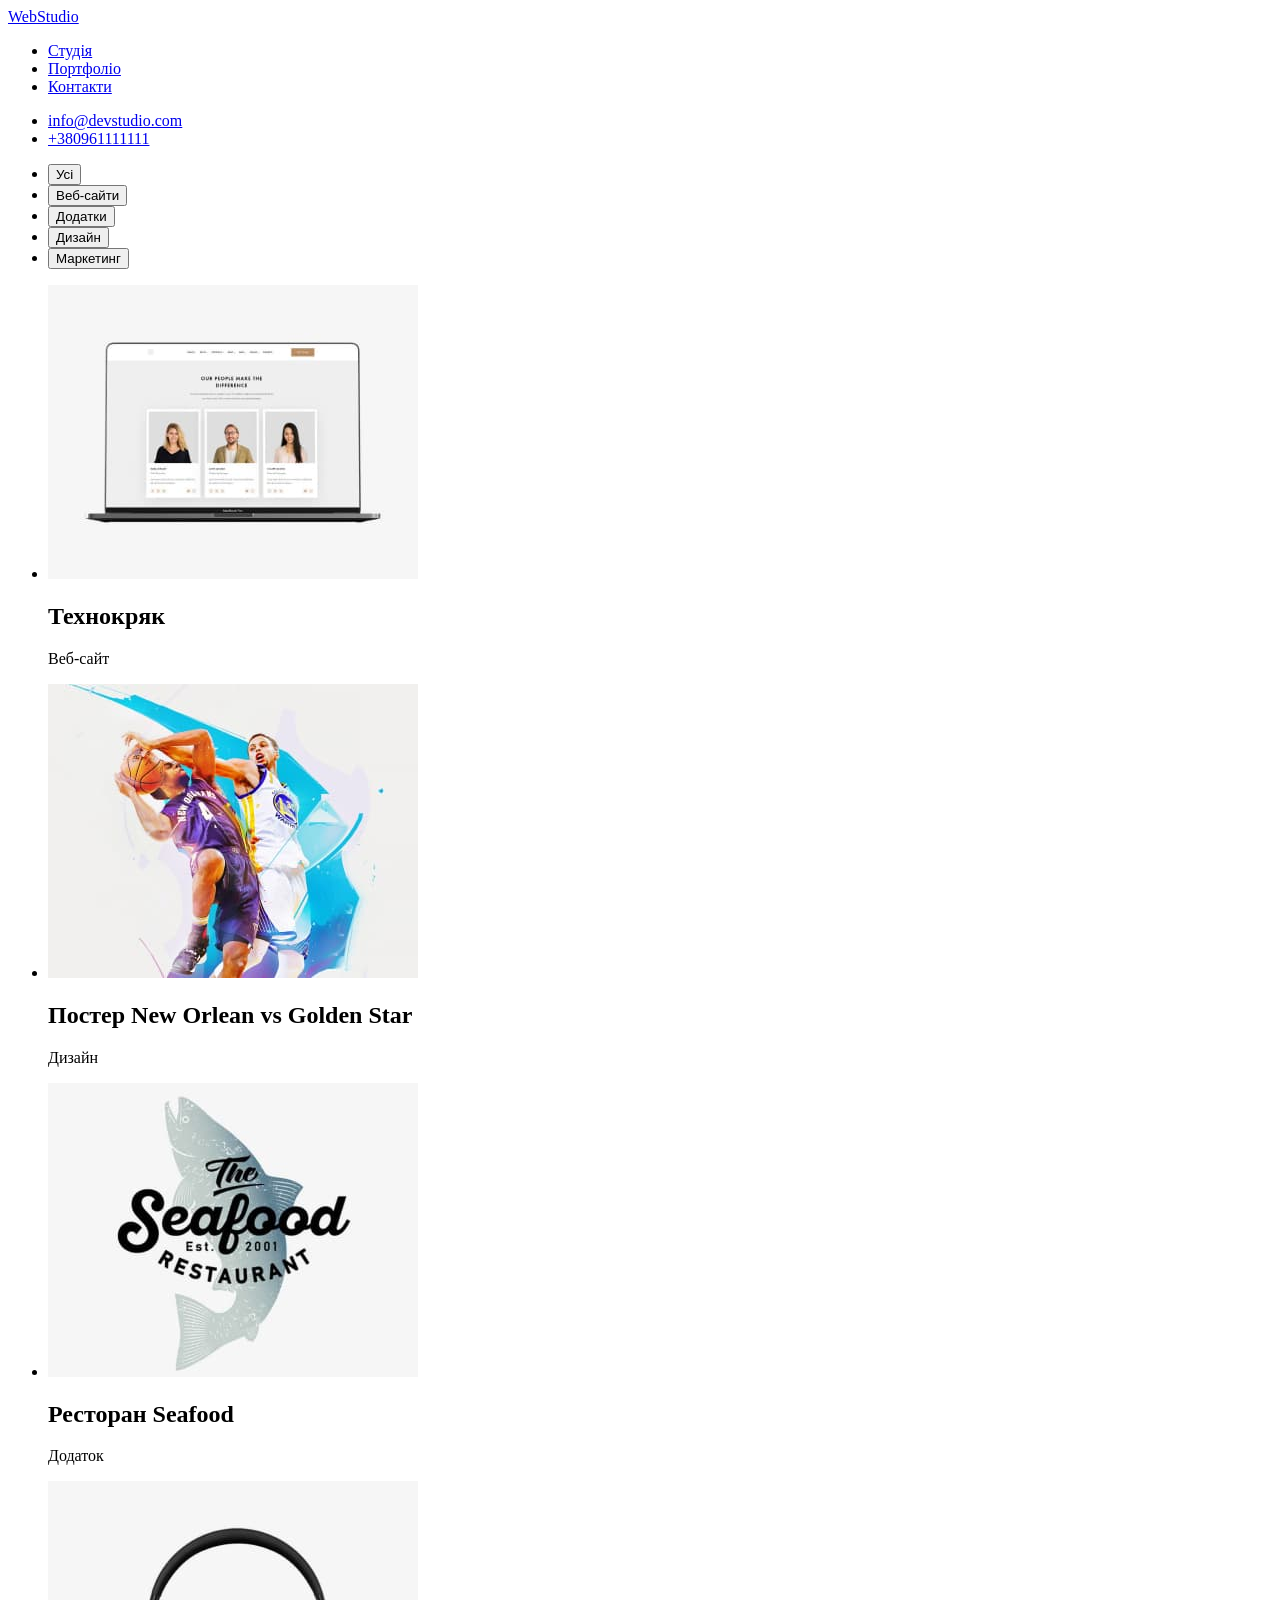
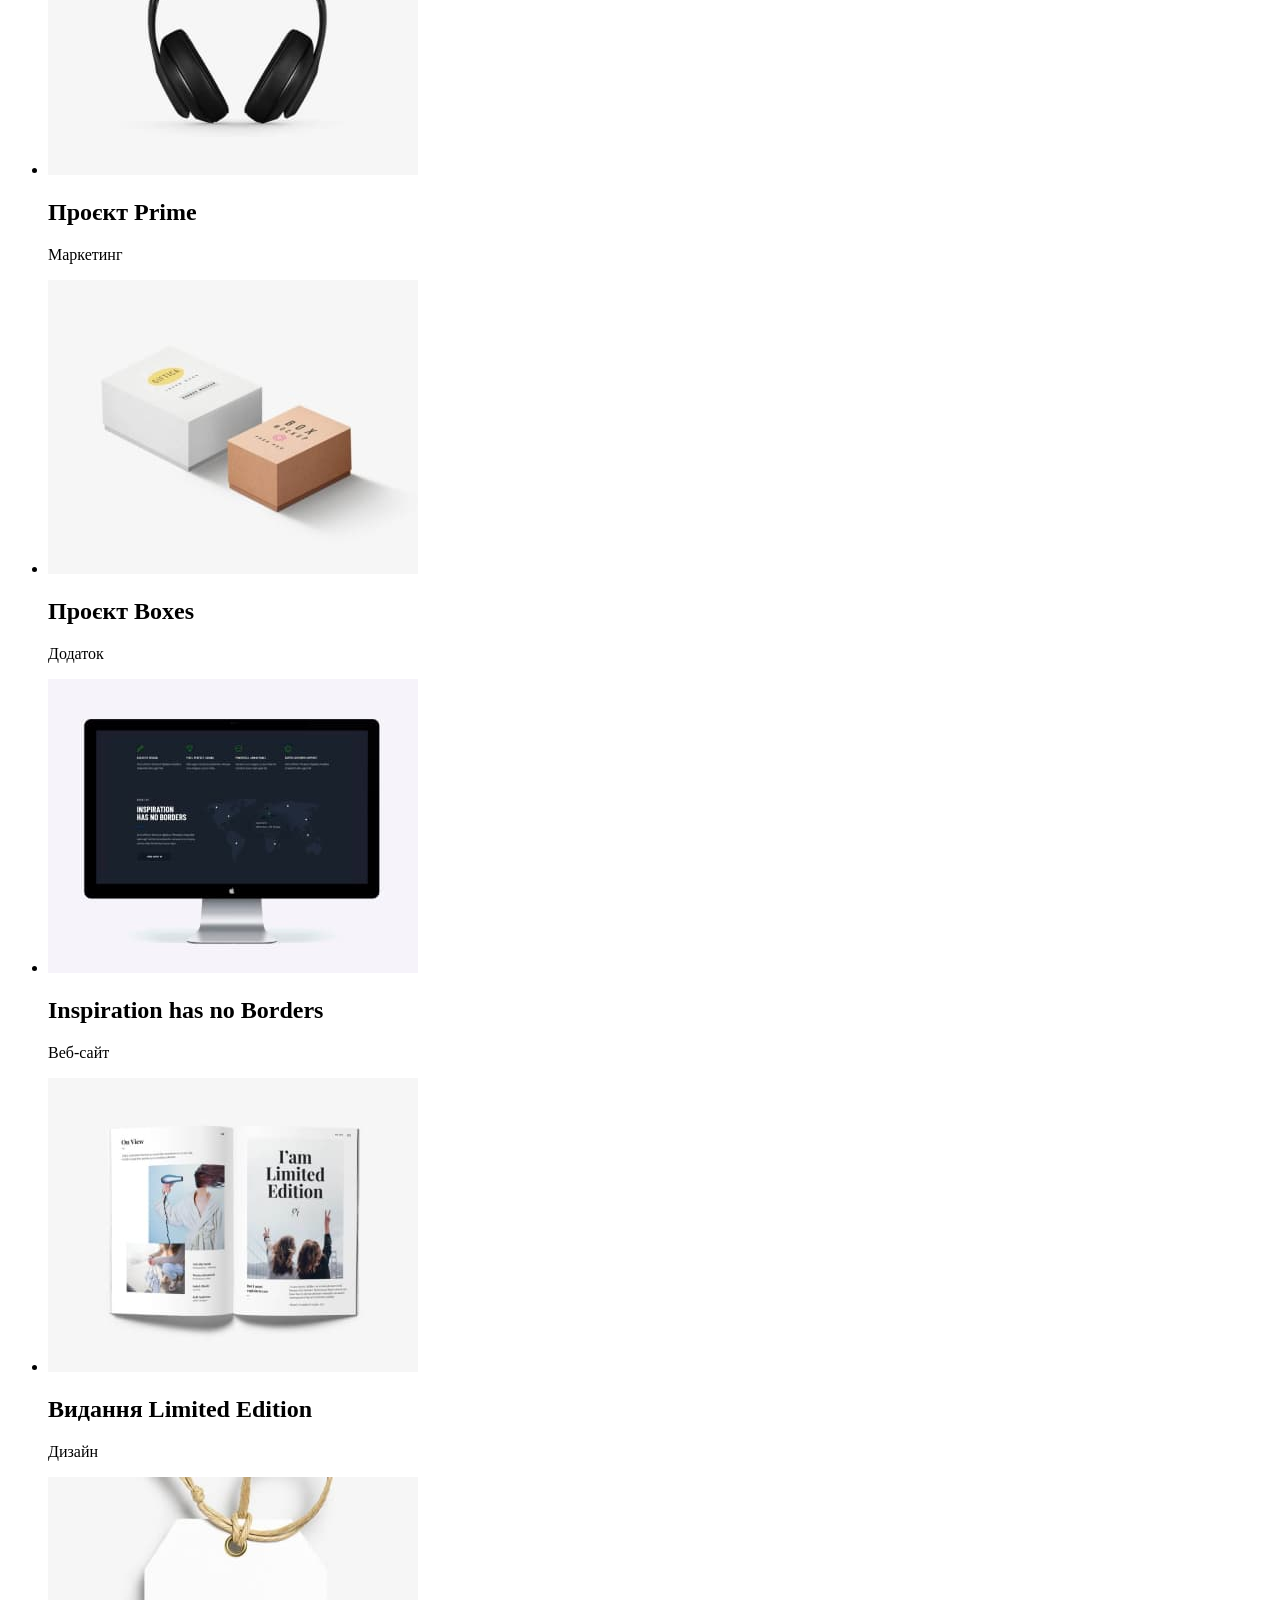
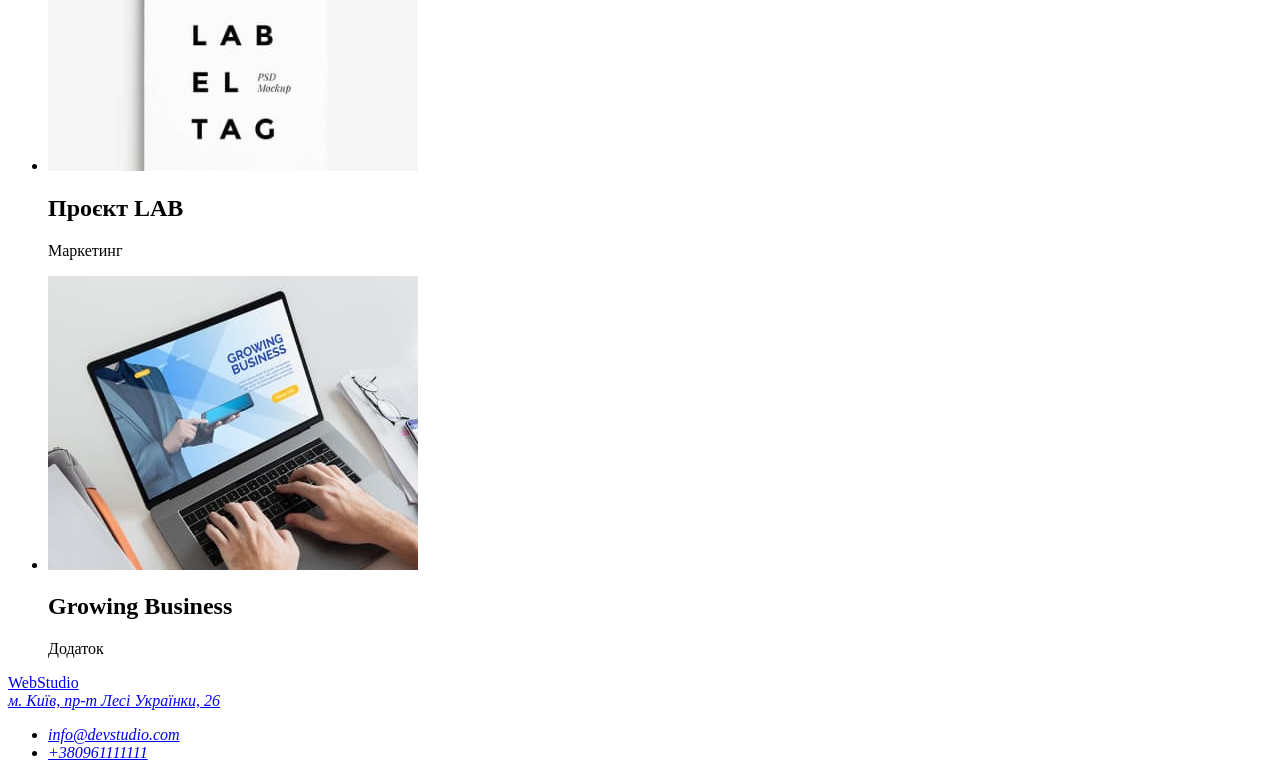
==== pages/portfolio.html @ 72b26ef2 "my commit" ====
<!DOCTYPE html>
<html lang="en">
  <head>
    <meta charset="UTF-8" />
    <meta name="viewport" content="width=device-width, initial-scale=1.0" />
    <title>Document</title>
  </head>
  <body>
    <header>
      <a href="/index.html">WebStudio</a>
      <nav>
        <ul>
          <li><a href="../index.html">Студія</a></li>
          <li><a href="../pages/portfolio.html">Портфоліо</a></li>
          <li><a href="#">Контакти</a></li>
        </ul>
      </nav>
      <ul>
        <li><a href="mailto:info@devstudio.com">info@devstudio.com</a></li>
        <li><a href="tel:+380961111111">+380961111111</a></li>
      </ul>
    </header>
    <main>
      <!-- Секція Герой -->
      <section>
        <ul>
          <li><button type="button">Усі</button></li>
          <li><button type="button">Веб-сайти</button></li>
          <li><button type="button">Додатки</button></li>
          <li><button type="button">Дизайн</button></li>
          <li><button type="button">Маркетинг</button></li>
        </ul>
      </section>
      <!-- Секція Фотографії -->
      <section>
        <ul>
          <li>
            <img src="../images/tehnokruk.jpg" alt="Ноутбук" />
            <h2>Технокряк</h2>
            <p>Веб-сайт</p>
          </li>
          <li>
            <img src="../images/basketball.jpg" alt="Баскетбол" />
            <h2>Постер New Orlean vs Golden Star</h2>
            <p>Дизайн</p>
          </li>
          <li>
            <img src="../images/restoran_seafood.jpg" alt="Логотип Seafood" />
            <h2>Ресторан Seafood</h2>
            <p>Додаток</p>
          </li>
          <li>
            <img src="../images/proekt_prime.jpg" alt="Навушники" />
            <h2>Проєкт Prime</h2>
            <p>Маркетинг</p>
          </li>
          <li>
            <img src="../images/boxes.jpg" alt="Коробки" />
            <h2>Проєкт Boxes</h2>
            <p>Додаток</p>
          </li>
          <li>
            <img src="../images/monitor.jpg" alt="Монітор" />
            <h2>Inspiration has no Borders</h2>
            <p>Веб-сайт</p>
          </li>
          <li>
            <img src="../images/limited_edition.jpg" alt="Книга" />
            <h2>Видання Limited Edition</h2>
            <p>Дизайн</p>
          </li>
          <li>
            <img src="../images/proekt_lab.jpg" alt="Label tag" />
            <h2>Проєкт LAB</h2>
            <p>Маркетинг</p>
          </li>
          <li>
            <img
              src="../images/growing_business.jpg"
              alt="Друкуваня клавіатурою"
            />
            <h2>Growing Business</h2>
            <p>Додаток</p>
          </li>
        </ul>
      </section>
    </main>
    <footer>
      <a href="/index.html">WebStudio</a>
      <address>
        <a
          href="https://www.google.com/maps/d/viewer?mid=10uSM3H-mIU3GznYo2szRIEphczw&hl=en_US&ll=50.42732700000001%2C30.538092&z=17"
          target="_blank"
          >м. Київ, пр-т Лесі Українки, 26</a
        >
        <ul>
          <li><a href="mailto:info@devstudio.com">info@devstudio.com</a></li>
          <li><a href="tel:+380961111111">+380961111111</a></li>
        </ul>
      </address>
    </footer>
  </body>
</html>
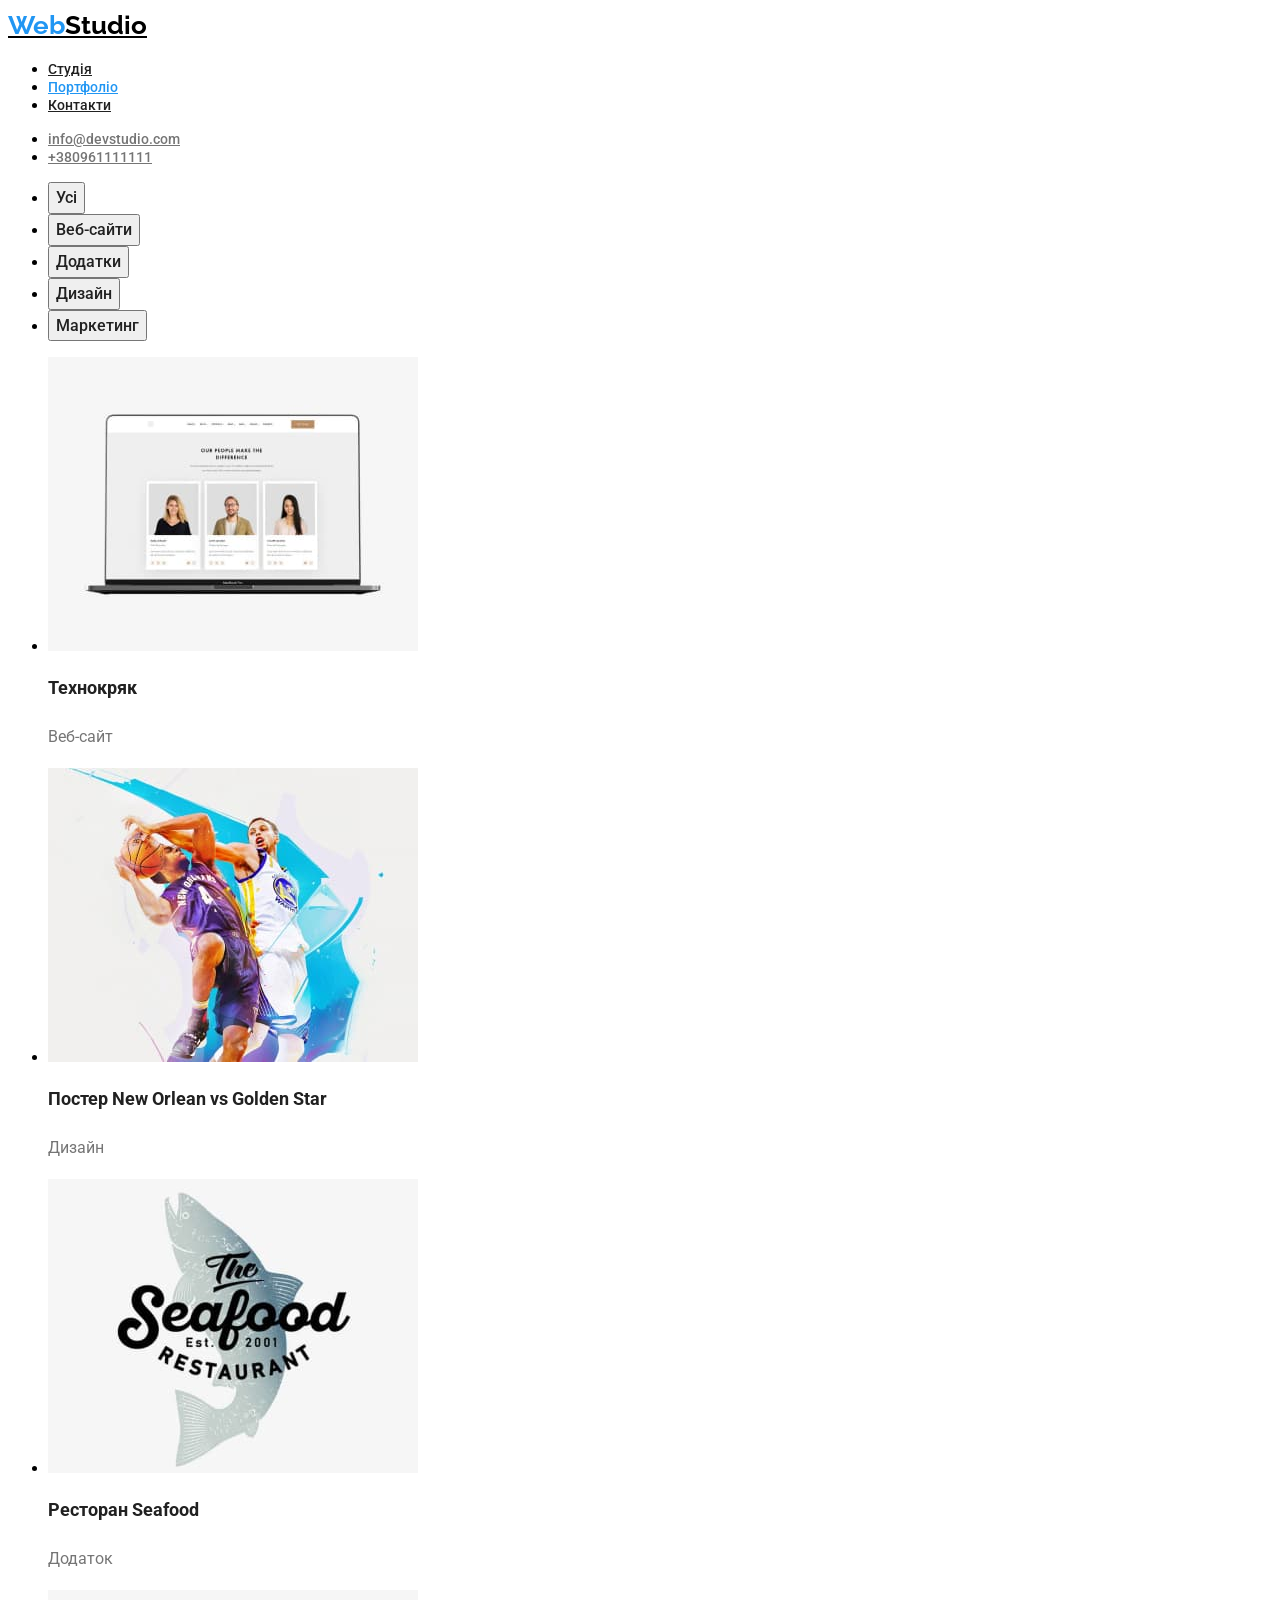
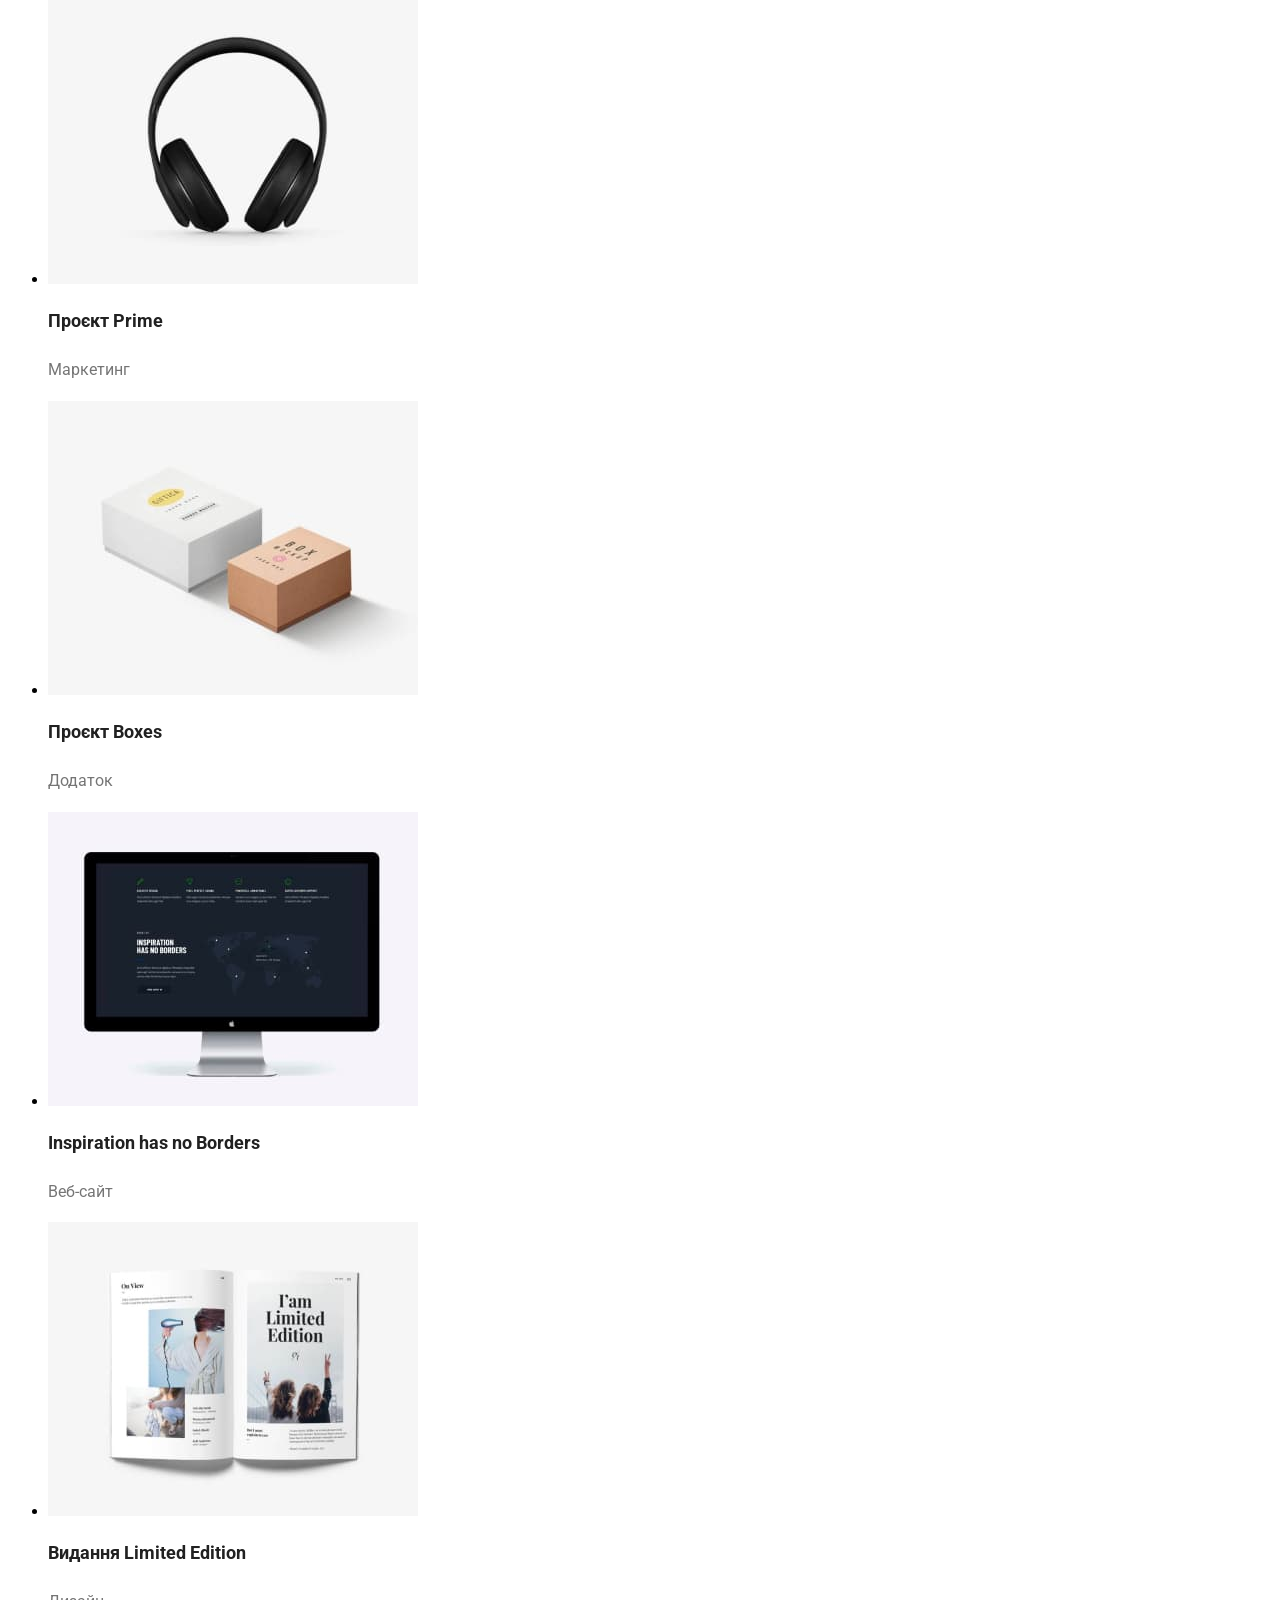
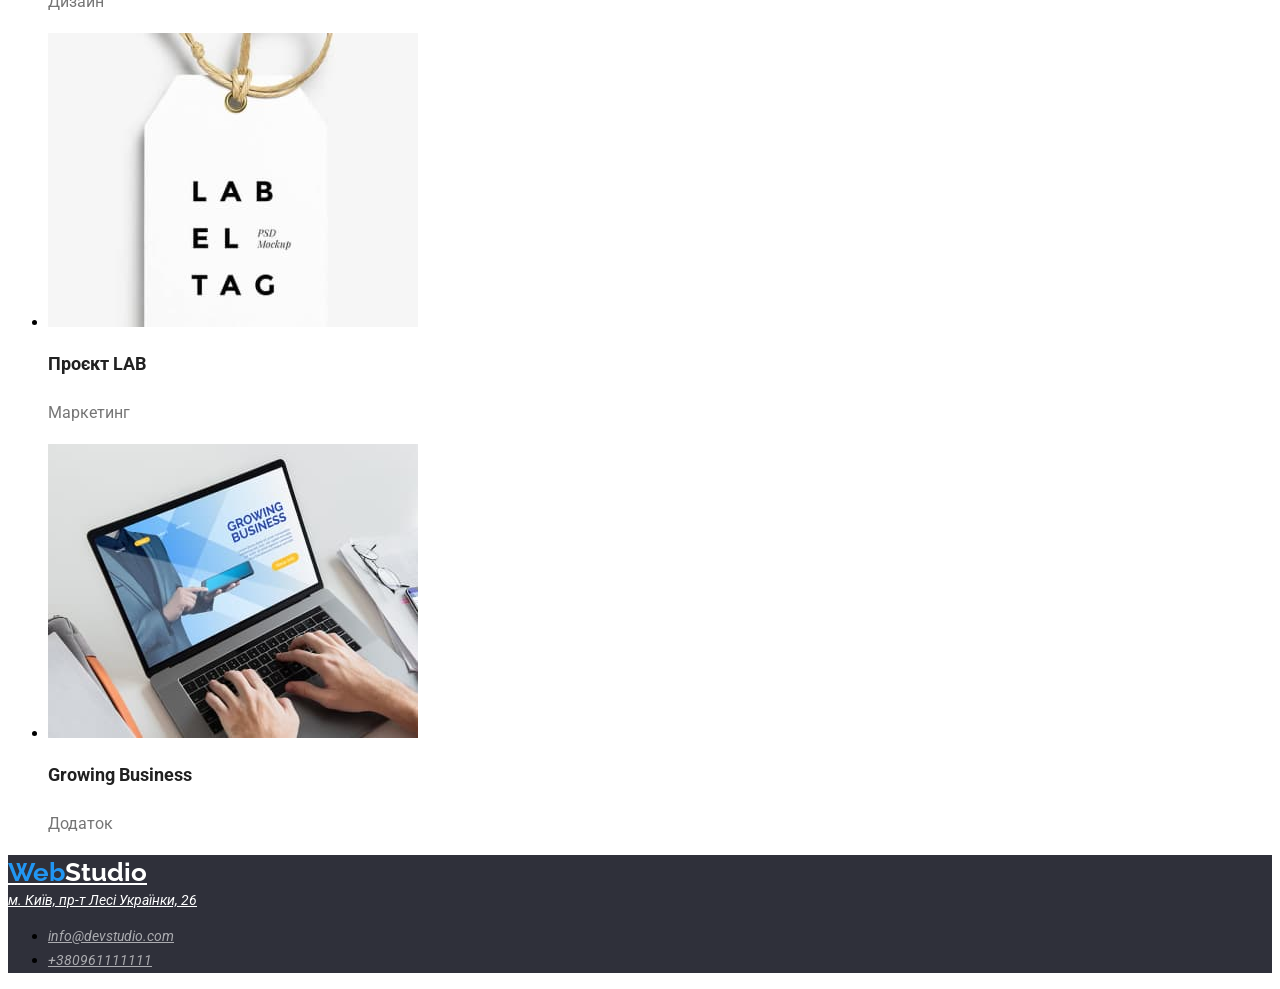
==== commit 34377d18: "new studio" ====
--- a/pages/portfolio.html
+++ b/pages/portfolio.html
@@ -3,99 +3,148 @@
   <head>
     <meta charset="UTF-8" />
     <meta name="viewport" content="width=device-width, initial-scale=1.0" />
-    <title>Document</title>
+    <title>WebStudio</title>
+    <link rel="preconnect" href="https://fonts.googleapis.com" />
+    <link rel="preconnect" href="https://fonts.gstatic.com" crossorigin />
+    <link
+      href="https://fonts.googleapis.com/css2?family=Raleway:ital,wght@0,100..900;1,100..900&family=Roboto:ital,wght@0,100;0,300;0,400;0,500;0,700;0,900;1,100;1,300;1,400;1,500;1,700;1,900&display=swap"
+      rel="stylesheet"
+    />
+    <link rel="stylesheet" href="./css/style.css" />
   </head>
   <body>
-    <header>
-      <a href="/index.html">WebStudio</a>
-      <nav>
-        <ul>
-          <li><a href="../index.html">Студія</a></li>
-          <li><a href="../pages/portfolio.html">Портфоліо</a></li>
-          <li><a href="#">Контакти</a></li>
+    <header class="header">
+      <a class="studio1" href="/index.html"
+        ><span class="Web">Web</span>Studio</a
+      >
+      <nav class="header-nav">
+        <ul class="nav-list">
+          <li class="item">
+            <a class="nav-item " href="../index.html">Студія</a>
+          </li>
+          <li class="item">
+            <a class="nav-item current" href="./portfolio.html">Портфоліо</a>
+          </li>
+          <li class="item"><a class="nav-item " href="#">Контакти</a></li>
         </ul>
       </nav>
       <ul>
-        <li><a href="mailto:info@devstudio.com">info@devstudio.com</a></li>
-        <li><a href="tel:+380961111111">+380961111111</a></li>
+        <li>
+          <a class="date" href="mailto:info@devstudio.com"
+            >info@devstudio.com</a
+          >
+        </li>
+        <li><a class="date" href="tel:+380961111111">+380961111111</a></li>
       </ul>
     </header>
-    <main>
+    <main class="main2">
       <!-- Секція Герой -->
-      <section>
-        <ul>
-          <li><button type="button">Усі</button></li>
-          <li><button type="button">Веб-сайти</button></li>
-          <li><button type="button">Додатки</button></li>
-          <li><button type="button">Дизайн</button></li>
-          <li><button type="button">Маркетинг</button></li>
+      <section hero2>
+        <ul class="hero-list">
+          <li class="hero-item2">
+            <button type="button" class="button2">Усі</button>
+          </li>
+          <li class="hero-item2">
+            <button type="button" class="button2">Веб-сайти</button>
+          </li>
+          <li class="hero-item2">
+            <button type="button" class="button2">Додатки</button>
+          </li>
+          <li class="hero-item2">
+            <button type="button" class="button2">Дизайн</button>
+          </li>
+          <li class="hero-item2">
+            <button type="button" class="button2">Маркетинг</button>
+          </li>
         </ul>
       </section>
       <!-- Секція Фотографії -->
-      <section>
-        <ul>
-          <li>
-            <img src="../images/tehnokruk.jpg" alt="Ноутбук" />
-            <h2>Технокряк</h2>
-            <p>Веб-сайт</p>
+      <section class="photo">
+        <ul class="photo-list">
+          <li class="photo-item">
+            <img src="../images/tehnokruk.jpg" alt="Ноутбук" class="imag2" />
+            <h2 class="title-portfolio">Технокряк</h2>
+            <p class="paragraph-photo">Веб-сайт</p>
           </li>
-          <li>
-            <img src="../images/basketball.jpg" alt="Баскетбол" />
-            <h2>Постер New Orlean vs Golden Star</h2>
-            <p>Дизайн</p>
+          <li class="photo-item">
+            <img src="../images/basketball.jpg" alt="Баскетбол" class="imag2" />
+            <h2 class="title-portfolio">Постер New Orlean vs Golden Star</h2>
+            <p class="paragraph-photo">Дизайн</p>
           </li>
-          <li>
-            <img src="../images/restoran_seafood.jpg" alt="Логотип Seafood" />
-            <h2>Ресторан Seafood</h2>
-            <p>Додаток</p>
+          <li class="photo-item">
+            <img
+              src="../images/restoran_seafood.jpg"
+              alt="Логотип Seafood"
+              class="imag2"
+            />
+            <h2 class="title-portfolio">Ресторан Seafood</h2>
+            <p class="paragraph-photo">Додаток</p>
           </li>
-          <li>
-            <img src="../images/proekt_prime.jpg" alt="Навушники" />
-            <h2>Проєкт Prime</h2>
-            <p>Маркетинг</p>
+          <li class="photo-item">
+            <img
+              src="../images/proekt_prime.jpg"
+              alt="Навушники"
+              class="imag2"
+            />
+            <h2 class="title-portfolio">Проєкт Prime</h2>
+            <p class="paragraph-photo">Маркетинг</p>
           </li>
-          <li>
-            <img src="../images/boxes.jpg" alt="Коробки" />
-            <h2>Проєкт Boxes</h2>
-            <p>Додаток</p>
+          <li class="photo-item">
+            <img src="../images/boxes.jpg" alt="Коробки" class="imag2" />
+            <h2 class="title-portfolio">Проєкт Boxes</h2>
+            <p class="paragraph-photo">Додаток</p>
           </li>
-          <li>
-            <img src="../images/monitor.jpg" alt="Монітор" />
-            <h2>Inspiration has no Borders</h2>
-            <p>Веб-сайт</p>
+          <li class="photo-item">
+            <img src="../images/monitor.jpg" alt="Монітор" class="imag2" />
+            <h2 class="title-portfolio">Inspiration has no Borders</h2>
+            <p class="paragraph-photo">Веб-сайт</p>
           </li>
-          <li>
-            <img src="../images/limited_edition.jpg" alt="Книга" />
-            <h2>Видання Limited Edition</h2>
-            <p>Дизайн</p>
+          <li class="photo-item">
+            <img
+              src="../images/limited_edition.jpg"
+              alt="Книга"
+              class="imag2"
+            />
+            <h2 class="title-portfolio">Видання Limited Edition</h2>
+            <p class="paragraph-photo">Дизайн</p>
           </li>
-          <li>
-            <img src="../images/proekt_lab.jpg" alt="Label tag" />
-            <h2>Проєкт LAB</h2>
-            <p>Маркетинг</p>
+          <li class="photo-item">
+            <img src="../images/proekt_lab.jpg" alt="Label tag" class="imag2" />
+            <h2 class="title-portfolio">Проєкт LAB</h2>
+            <p class="paragraph-photo">Маркетинг</p>
           </li>
-          <li>
+          <li class="photo-item">
             <img
               src="../images/growing_business.jpg"
               alt="Друкуваня клавіатурою"
+              class="imag2"
             />
-            <h2>Growing Business</h2>
-            <p>Додаток</p>
+            <h2 class="title-portfolio">Growing Business</h2>
+            <p class="paragraph-photo">Додаток</p>
           </li>
         </ul>
       </section>
     </main>
-    <footer>
-      <a href="/index.html">WebStudio</a>
-      <address>
+    <footer class="footer">
+      <a class="studio" href="/index.html"
+        ><span class="Web">Web</span>Studio</a
+      >
+      <address class="adresa">
         <a
+          class="adres"
           href="https://www.google.com/maps/d/viewer?mid=10uSM3H-mIU3GznYo2szRIEphczw&hl=en_US&ll=50.42732700000001%2C30.538092&z=17"
           target="_blank"
           >м. Київ, пр-т Лесі Українки, 26</a
         >
-        <ul>
-          <li><a href="mailto:info@devstudio.com">info@devstudio.com</a></li>
-          <li><a href="tel:+380961111111">+380961111111</a></li>
+        <ul class="footer-list">
+          <li class="footer-item">
+            <a class="link" href="mailto:info@devstudio.com"
+              >info@devstudio.com</a
+            >
+          </li>
+          <li class="footer-item">
+            <a class="link" href="tel:+380961111111">+380961111111</a>
+          </li>
         </ul>
       </address>
     </footer>
--- a/pages/css/style.css
+++ b/pages/css/style.css
@@ -0,0 +1,122 @@
+:root {
+    --background-color: #2F303A;
+    --text-color: #212121;
+    --accent-color: #757575;
+    --background-form: rgba(245, 244, 250, 1);
+    --additional-form: #FFF;
+    --web-color: #2196F3;
+    --studio-color: #FFF;
+    --data-color: rgba(255, 255, 255, 0.6);
+    --comand-color: rgba(245, 244, 250, 1);
+    --dateheader-color: rgba(117, 117, 117, 1);
+    --studio1-color: #000;
+}
+
+
+/* Хедер */
+.studio1 {
+    color: var(--studio1-color);
+    font-family: Raleway;
+    font-size: 26px;
+    font-weight: 700;
+    line-height: 1.38;
+}
+
+.Web {
+    color: var(--web-color);
+    font-family: Raleway;
+    font-size: 26px;
+    font-weight: 700;
+    line-height: 1.38;
+}
+
+.nav-item {
+    color: var(--text-color);
+    font-family: Roboto;
+    font-size: 14px;
+    font-weight: 500;
+    line-height: 1.14;
+}
+
+.date {
+    color: var(--accent-color);
+
+    font-family: Roboto;
+    font-size: 14px;
+    font-weight: 500;
+    line-height: 1.14;
+
+}
+ 
+/* Секція герой */
+.button2 {
+    color: var(--text-color);
+        font-family: Roboto;
+        font-size: 16px;
+        font-weight: 500;
+        line-height: 1.62;
+}
+
+/* Секція Фотографії */
+.title-portfolio {
+    color: var(--text-color);
+        font-family: Roboto;
+        font-size: 18px;
+        font-weight: 700;
+        line-height: 2;
+}
+
+.paragraph-photo {
+    color: var(--accent-color);
+        font-family: Roboto;
+        font-size: 16px;
+        font-weight: 400;
+        line-height: 1.87;
+}
+/* Футер */
+.footer {
+    background-color: var(--background-color);
+}
+
+.studio {
+    color: var(--studio-color);
+    font-family: Raleway;
+    font-size: 26px;
+    font-weight: 700;
+    line-height: 1.38;
+}
+
+.adres {
+    color: var(--studio-color);
+
+    font-family: Roboto;
+    font-size: 14px;
+    font-weight: 400;
+    line-height: 1, 71;
+}
+
+.link {
+    color: var(--data-color);
+
+    font-family: Roboto;
+    font-size: 14px;
+    font-weight: 400;
+    line-height: 1.71;
+}
+ 
+/* Навігація по сайту */
+.nav-item:hover, .nav-item:focus {
+    color: var(--web-color);
+}
+.current {
+    color: var(--web-color);
+}
+
+.date:hover, .date:focus {
+    color: var(--web-color);
+}
+
+.button2:hover, .button2:focus {
+    background-color: var(--web-color);
+    color: var(--studio-color);
+}
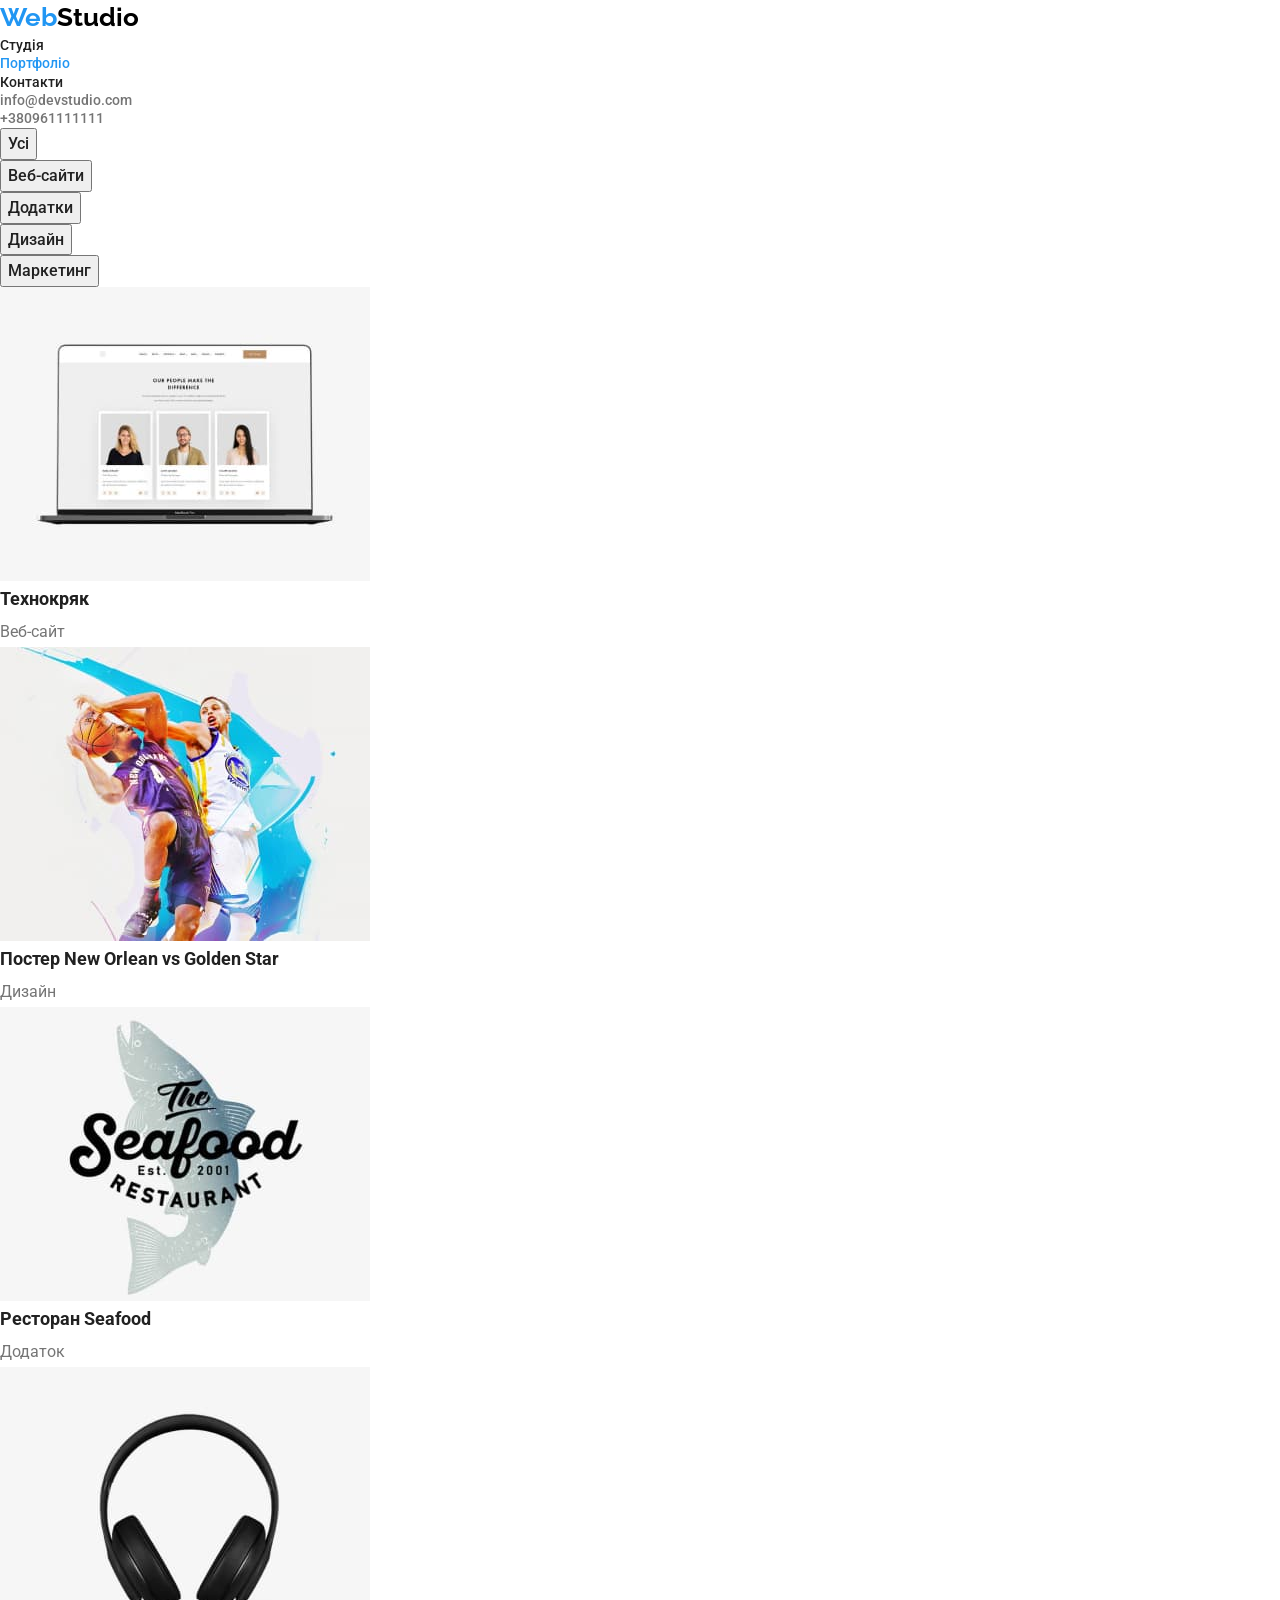
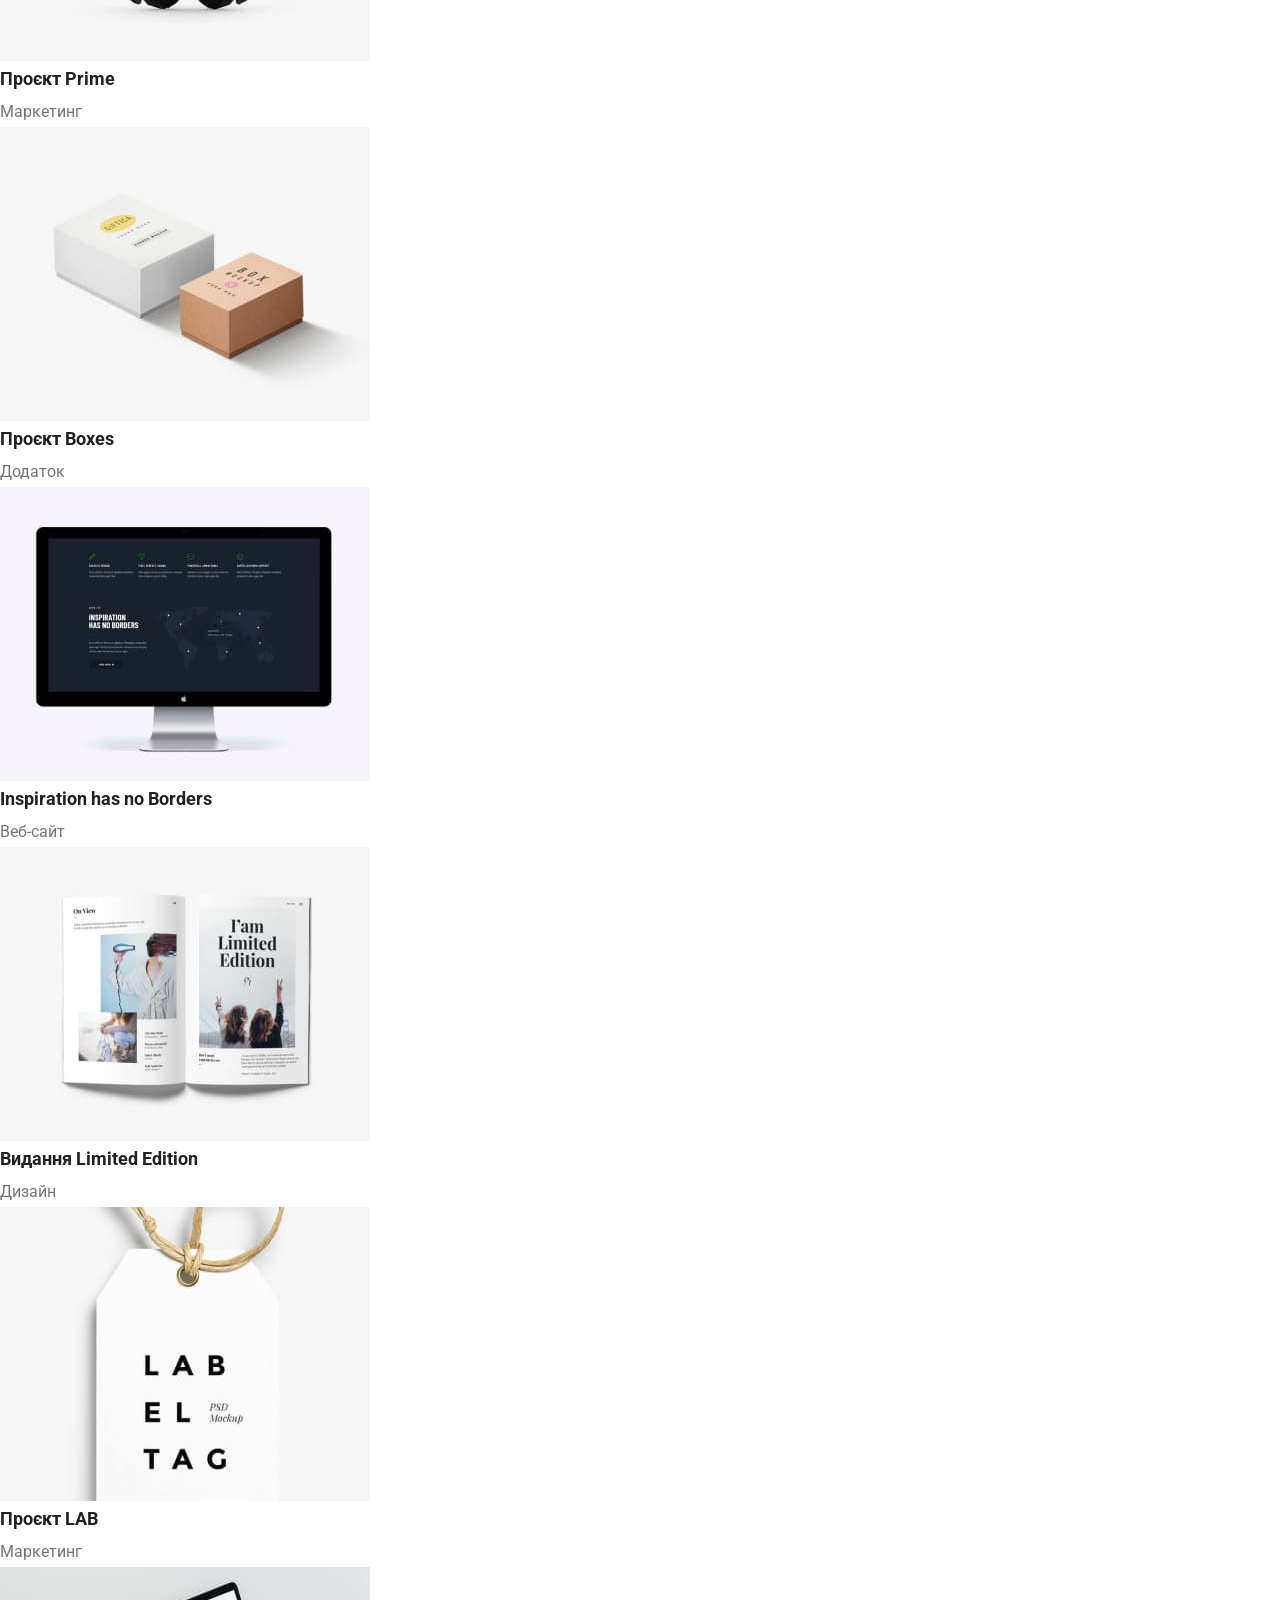
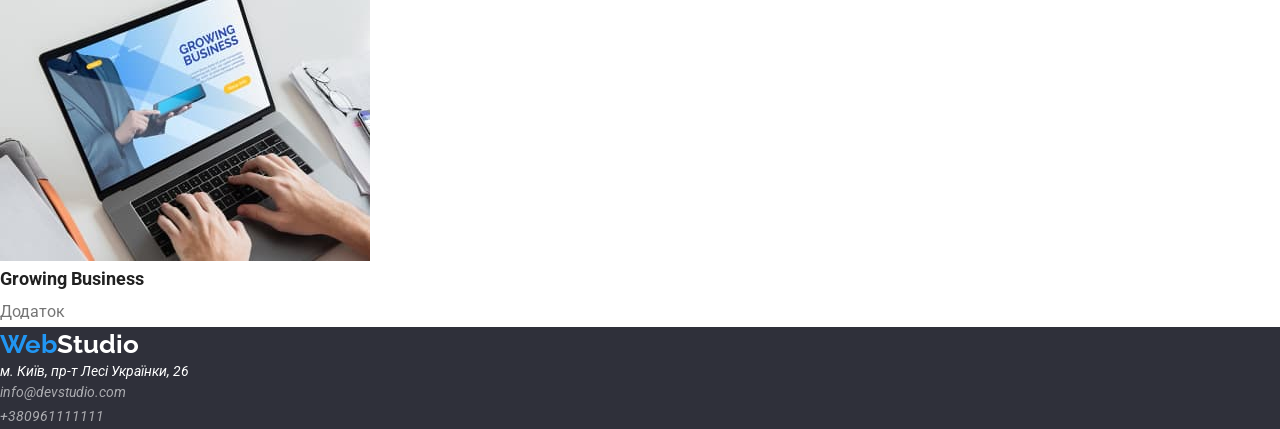
==== commit 563e22bb: "normalize" ====
--- a/pages/portfolio.html
+++ b/pages/portfolio.html
@@ -10,143 +10,139 @@
       href="https://fonts.googleapis.com/css2?family=Raleway:ital,wght@0,100..900;1,100..900&family=Roboto:ital,wght@0,100;0,300;0,400;0,500;0,700;0,900;1,100;1,300;1,400;1,500;1,700;1,900&display=swap"
       rel="stylesheet"
     />
+    <link rel="stylesheet" href="https://cdnjs.cloudflare.com/ajax/libs/modern-normalize/2.0.0/modern-normalize.min.css" integrity="sha512-4xo8blKMVCiXpTaLzQSLSw3KFOVPWhm/TRtuPVc4WG6kUgjH6J03IBuG7JZPkcWMxJ5huwaBpOpnwYElP/m6wg==" crossorigin="anonymous" referrerpolicy="no-referrer" />
     <link rel="stylesheet" href="./css/style.css" />
   </head>
   <body>
     <header class="header">
-      <a class="studio1" href="/index.html"
-        ><span class="Web">Web</span>Studio</a
-      >
+      <a class="header-logo" href="/index.html"><span class="header-web">Web</span>Studio</a>
       <nav class="header-nav">
         <ul class="nav-list">
-          <li class="item">
-            <a class="nav-item " href="../index.html">Студія</a>
-          </li>
-          <li class="item">
+          <li class="nav-link"><a class="nav-item" href="../index.html">Студія</a></li>
+          <li class="nav-link">
             <a class="nav-item current" href="./portfolio.html">Портфоліо</a>
           </li>
-          <li class="item"><a class="nav-item " href="#">Контакти</a></li>
+          <li class="nav-link"><a class="nav-item " href="#">Контакти</a></li>
         </ul>
       </nav>
-      <ul>
-        <li>
-          <a class="date" href="mailto:info@devstudio.com"
+      <ul class="header-list">
+        <li class="header-link">
+          <a class="header-item" href="mailto:info@devstudio.com"
             >info@devstudio.com</a
           >
         </li>
-        <li><a class="date" href="tel:+380961111111">+380961111111</a></li>
+        <li class="header-link"><a class="header-item" href="tel:+380961111111">+380961111111</a></li>
       </ul>
     </header>
     <main class="main2">
       <!-- Секція Герой -->
-      <section hero2>
-        <ul class="hero-list">
-          <li class="hero-item2">
-            <button type="button" class="button2">Усі</button>
+      <section class="one-section">
+        <ul class="one-section-list">
+          <li class="one-section-link">
+            <button type="button" class="onesection-button">Усі</button>
           </li>
-          <li class="hero-item2">
-            <button type="button" class="button2">Веб-сайти</button>
+          <li class="one-section-link">
+            <button type="button" class="onesection-button">Веб-сайти</button>
           </li>
-          <li class="hero-item2">
-            <button type="button" class="button2">Додатки</button>
+          <li class="one-section-link">
+            <button type="button" class="onesection-button">Додатки</button>
           </li>
-          <li class="hero-item2">
-            <button type="button" class="button2">Дизайн</button>
+          <li class="one-section-link">
+            <button type="button" class="onesection-button">Дизайн</button>
           </li>
-          <li class="hero-item2">
-            <button type="button" class="button2">Маркетинг</button>
+          <li class="one-section-link">
+            <button type="button" class="onesection-button">Маркетинг</button>
           </li>
         </ul>
       </section>
       <!-- Секція Фотографії -->
       <section class="photo">
         <ul class="photo-list">
-          <li class="photo-item">
-            <img src="../images/tehnokruk.jpg" alt="Ноутбук" class="imag2" />
-            <h2 class="title-portfolio">Технокряк</h2>
-            <p class="paragraph-photo">Веб-сайт</p>
+          <li class="photo-link">
+            <img src="../images/tehnokruk.jpg" alt="Ноутбук" class="photo-img" />
+            <h2 class="photo-title">Технокряк</h2>
+            <p class="photo-text">Веб-сайт</p>
           </li>
-          <li class="photo-item">
-            <img src="../images/basketball.jpg" alt="Баскетбол" class="imag2" />
-            <h2 class="title-portfolio">Постер New Orlean vs Golden Star</h2>
-            <p class="paragraph-photo">Дизайн</p>
+          <li class="photo-link">
+            <img src="../images/basketball.jpg" alt="Баскетбол" class="photo-img" />
+            <h2 class="photo-title">Постер New Orlean vs Golden Star</h2>
+            <p class="photo-text">Дизайн</p>
           </li>
-          <li class="photo-item">
+          <li class="photo-link">
             <img
               src="../images/restoran_seafood.jpg"
               alt="Логотип Seafood"
-              class="imag2"
+              class="photo-img"
             />
-            <h2 class="title-portfolio">Ресторан Seafood</h2>
-            <p class="paragraph-photo">Додаток</p>
+            <h2 class="photo-title">Ресторан Seafood</h2>
+            <p class="photo-text">Додаток</p>
           </li>
-          <li class="photo-item">
+          <li class="photo-link">
             <img
               src="../images/proekt_prime.jpg"
               alt="Навушники"
-              class="imag2"
+              class="photo-img"
             />
-            <h2 class="title-portfolio">Проєкт Prime</h2>
-            <p class="paragraph-photo">Маркетинг</p>
+            <h2 class="photo-title">Проєкт Prime</h2>
+            <p class="photo-text">Маркетинг</p>
           </li>
-          <li class="photo-item">
-            <img src="../images/boxes.jpg" alt="Коробки" class="imag2" />
-            <h2 class="title-portfolio">Проєкт Boxes</h2>
-            <p class="paragraph-photo">Додаток</p>
+          <li class="photo-link">
+            <img src="../images/boxes.jpg" alt="Коробки" class="photo-img" />
+            <h2 class="photo-title">Проєкт Boxes</h2>
+            <p class="photo-text">Додаток</p>
           </li>
-          <li class="photo-item">
-            <img src="../images/monitor.jpg" alt="Монітор" class="imag2" />
-            <h2 class="title-portfolio">Inspiration has no Borders</h2>
-            <p class="paragraph-photo">Веб-сайт</p>
+          <li class="photo-link">
+            <img src="../images/monitor.jpg" alt="Монітор" class="photo-img" />
+            <h2 class="photo-title">Inspiration has no Borders</h2>
+            <p class="photo-text">Веб-сайт</p>
           </li>
-          <li class="photo-item">
+          <li class="photo-link">
             <img
               src="../images/limited_edition.jpg"
               alt="Книга"
-              class="imag2"
+              class="photo-img"
             />
-            <h2 class="title-portfolio">Видання Limited Edition</h2>
-            <p class="paragraph-photo">Дизайн</p>
+            <h2 class="photo-title">Видання Limited Edition</h2>
+            <p class="photo-text">Дизайн</p>
           </li>
-          <li class="photo-item">
-            <img src="../images/proekt_lab.jpg" alt="Label tag" class="imag2" />
-            <h2 class="title-portfolio">Проєкт LAB</h2>
-            <p class="paragraph-photo">Маркетинг</p>
+          <li class="photo-link">
+            <img src="../images/proekt_lab.jpg" alt="Label tag" class="photo-img" />
+            <h2 class="photo-title">Проєкт LAB</h2>
+            <p class="photo-text">Маркетинг</p>
           </li>
-          <li class="photo-item">
+          <li class="photo-link">
             <img
               src="../images/growing_business.jpg"
               alt="Друкуваня клавіатурою"
-              class="imag2"
+              class="photo-img"
             />
-            <h2 class="title-portfolio">Growing Business</h2>
-            <p class="paragraph-photo">Додаток</p>
+            <h2 class="photo-title">Growing Business</h2>
+            <p class="photo-text">Додаток</p>
           </li>
         </ul>
       </section>
     </main>
-    <footer class="footer">
-      <a class="studio" href="/index.html"
-        ><span class="Web">Web</span>Studio</a
+   <footer class="footer">
+      <a class="footer-logo" href="/index.html"
+        ><span class="footer-web">Web</span>Studio</a
       >
-      <address class="adresa">
+      <address class="footer-adress">
         <a
-          class="adres"
+          class="footer-maps"
           href="https://www.google.com/maps/d/viewer?mid=10uSM3H-mIU3GznYo2szRIEphczw&hl=en_US&ll=50.42732700000001%2C30.538092&z=17"
           target="_blank"
           >м. Київ, пр-т Лесі Українки, 26</a
         >
         <ul class="footer-list">
-          <li class="footer-item">
-            <a class="link" href="mailto:info@devstudio.com"
+          <li class="footer-link">
+            <a class="footer-item" href="mailto:info@devstudio.com"
               >info@devstudio.com</a
             >
           </li>
-          <li class="footer-item">
-            <a class="link" href="tel:+380961111111">+380961111111</a>
-          </li>
+          <li class="footer-link"><a class="footer-item" href="tel:+380961111111">+380961111111</a></li>
         </ul>
       </address>
     </footer>
   </body>
 </html>
+
--- a/pages/css/style.css
+++ b/pages/css/style.css
@@ -12,63 +12,98 @@
     --studio1-color: #000;
 }
 
+img {
+    display: block;
+}
+
+h1, h2, h3, h4, p {
+    margin: 0;
+    padding: 0;
+}
+
+ul {
+    list-style: none;
+    margin: 0;
+    padding: 0;
+}
+
+a {
+    text-decoration: none;
+}
+
+body {
+    font-family: "Roboto";
+}
+
 
 /* Хедер */
-.studio1 {
+.header-logo {
     color: var(--studio1-color);
-    font-family: Raleway;
+    font-family: "Raleway";
     font-size: 26px;
     font-weight: 700;
     line-height: 1.38;
 }
 
-.Web {
+.header-web {
     color: var(--web-color);
-    font-family: Raleway;
+    font-family: "Raleway";
     font-size: 26px;
     font-weight: 700;
     line-height: 1.38;
+
 }
 
 .nav-item {
     color: var(--text-color);
-    font-family: Roboto;
     font-size: 14px;
     font-weight: 500;
     line-height: 1.14;
 }
 
-.date {
+.nav-item:hover, .nav-item:focus {
+    color: var(--web-color);
+}
+
+.current {
+    color: var(--web-color);
+}
+
+.header-item {
     color: var(--accent-color);
-
-    font-family: Roboto;
     font-size: 14px;
     font-weight: 500;
     line-height: 1.14;
 
 }
+
+.header-item:hover, .header-item:focus {
+    color: var(--web-color);
+}
  
 /* Секція герой */
-.button2 {
+.onesection-button {
     color: var(--text-color);
-        font-family: Roboto;
         font-size: 16px;
         font-weight: 500;
         line-height: 1.62;
 }
 
+.onesection-button:hover, .onesection-button:focus {
+    background-color: var(--web-color);
+    color: var(--studio-color);
+}
+
 /* Секція Фотографії */
-.title-portfolio {
+.photo-title {
     color: var(--text-color);
-        font-family: Roboto;
         font-size: 18px;
         font-weight: 700;
         line-height: 2;
 }
 
-.paragraph-photo {
+.photo-text {
     color: var(--accent-color);
-        font-family: Roboto;
         font-size: 16px;
         font-weight: 400;
         line-height: 1.87;
@@ -78,45 +113,32 @@
     background-color: var(--background-color);
 }
 
-.studio {
+.footer-logo {
     color: var(--studio-color);
-    font-family: Raleway;
+    font-family: "Raleway";
     font-size: 26px;
     font-weight: 700;
     line-height: 1.38;
 }
 
-.adres {
+.footer-web {
+    color: var(--web-color);
+    font-family: "Raleway";
+    font-size: 26px;
+    font-weight: 700;
+    line-height: 1.38;
+}
+
+.footer-maps {
     color: var(--studio-color);
-
-    font-family: Roboto;
     font-size: 14px;
     font-weight: 400;
     line-height: 1, 71;
 }
 
-.link {
+.footer-item {
     color: var(--data-color);
-
-    font-family: Roboto;
     font-size: 14px;
     font-weight: 400;
     line-height: 1.71;
-}
- 
-/* Навігація по сайту */
-.nav-item:hover, .nav-item:focus {
-    color: var(--web-color);
-}
-.current {
-    color: var(--web-color);
-}
-
-.date:hover, .date:focus {
-    color: var(--web-color);
-}
-
-.button2:hover, .button2:focus {
-    background-color: var(--web-color);
-    color: var(--studio-color);
 }
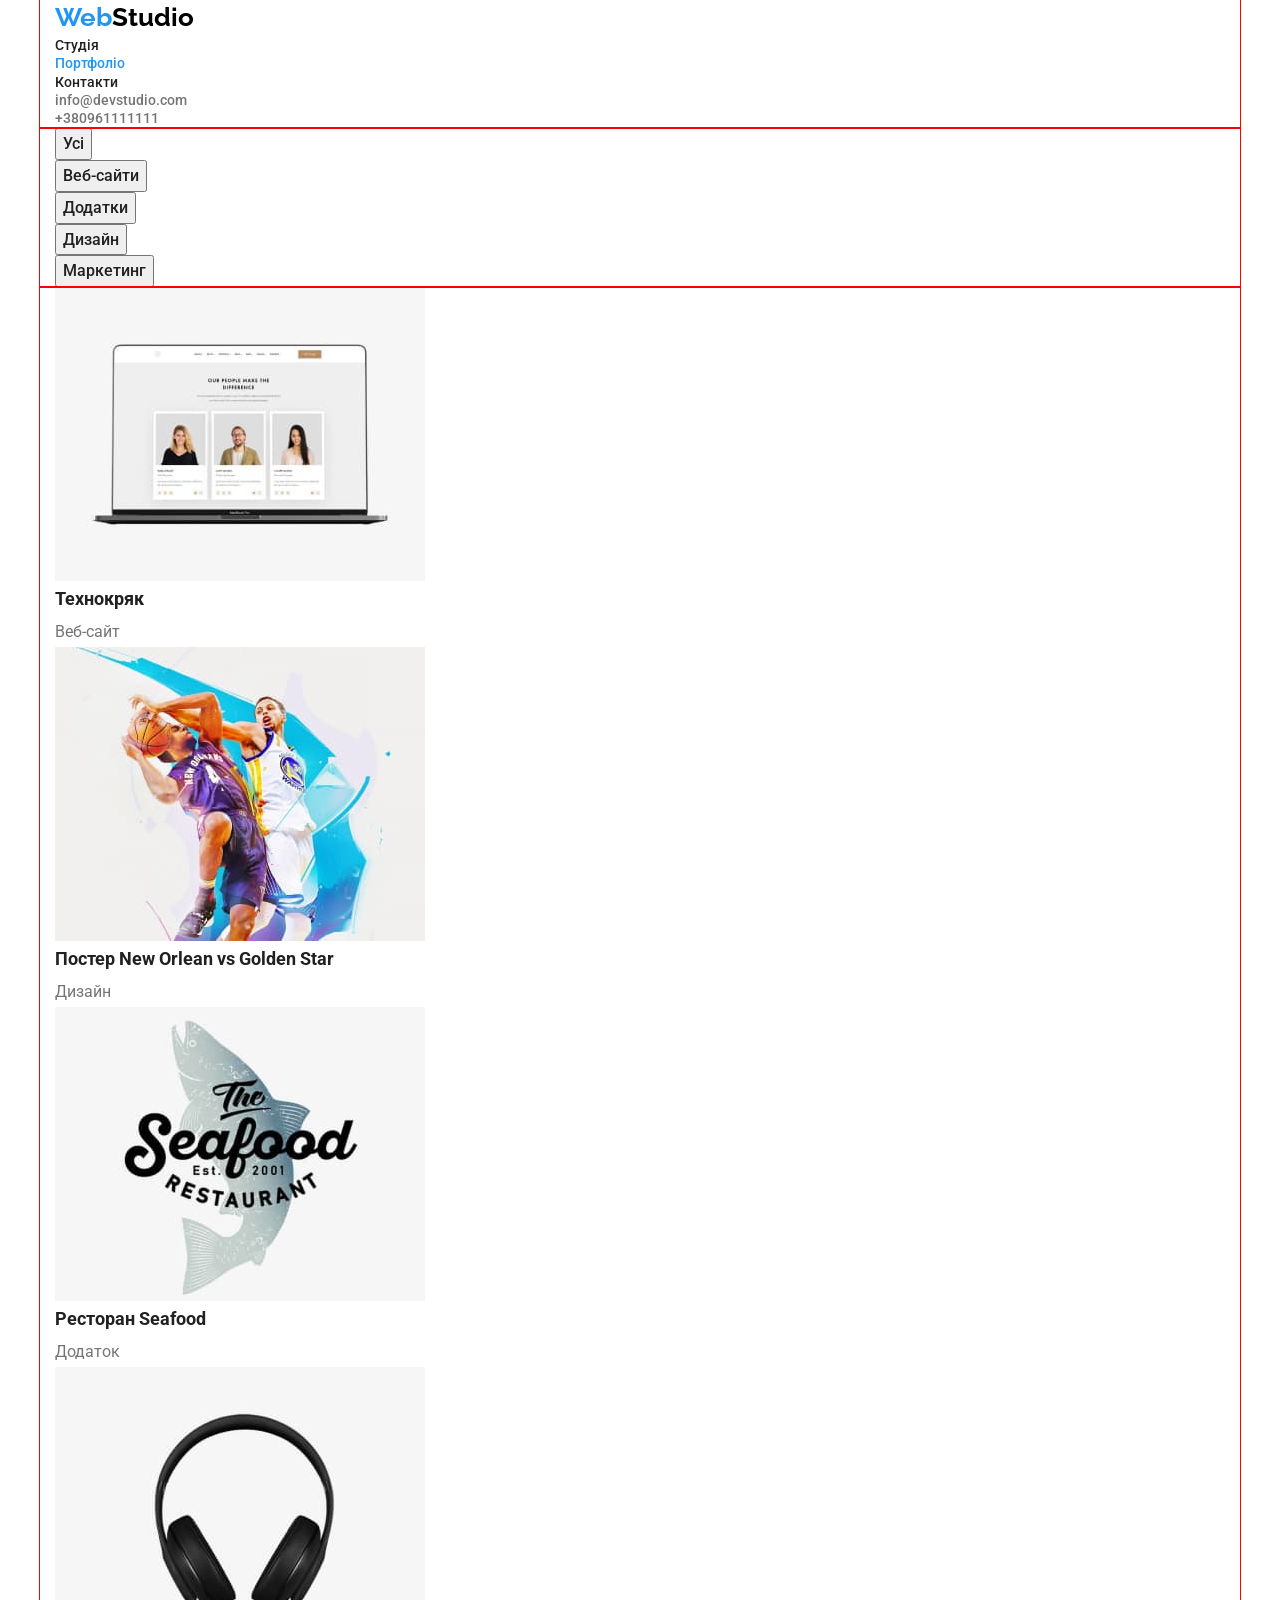
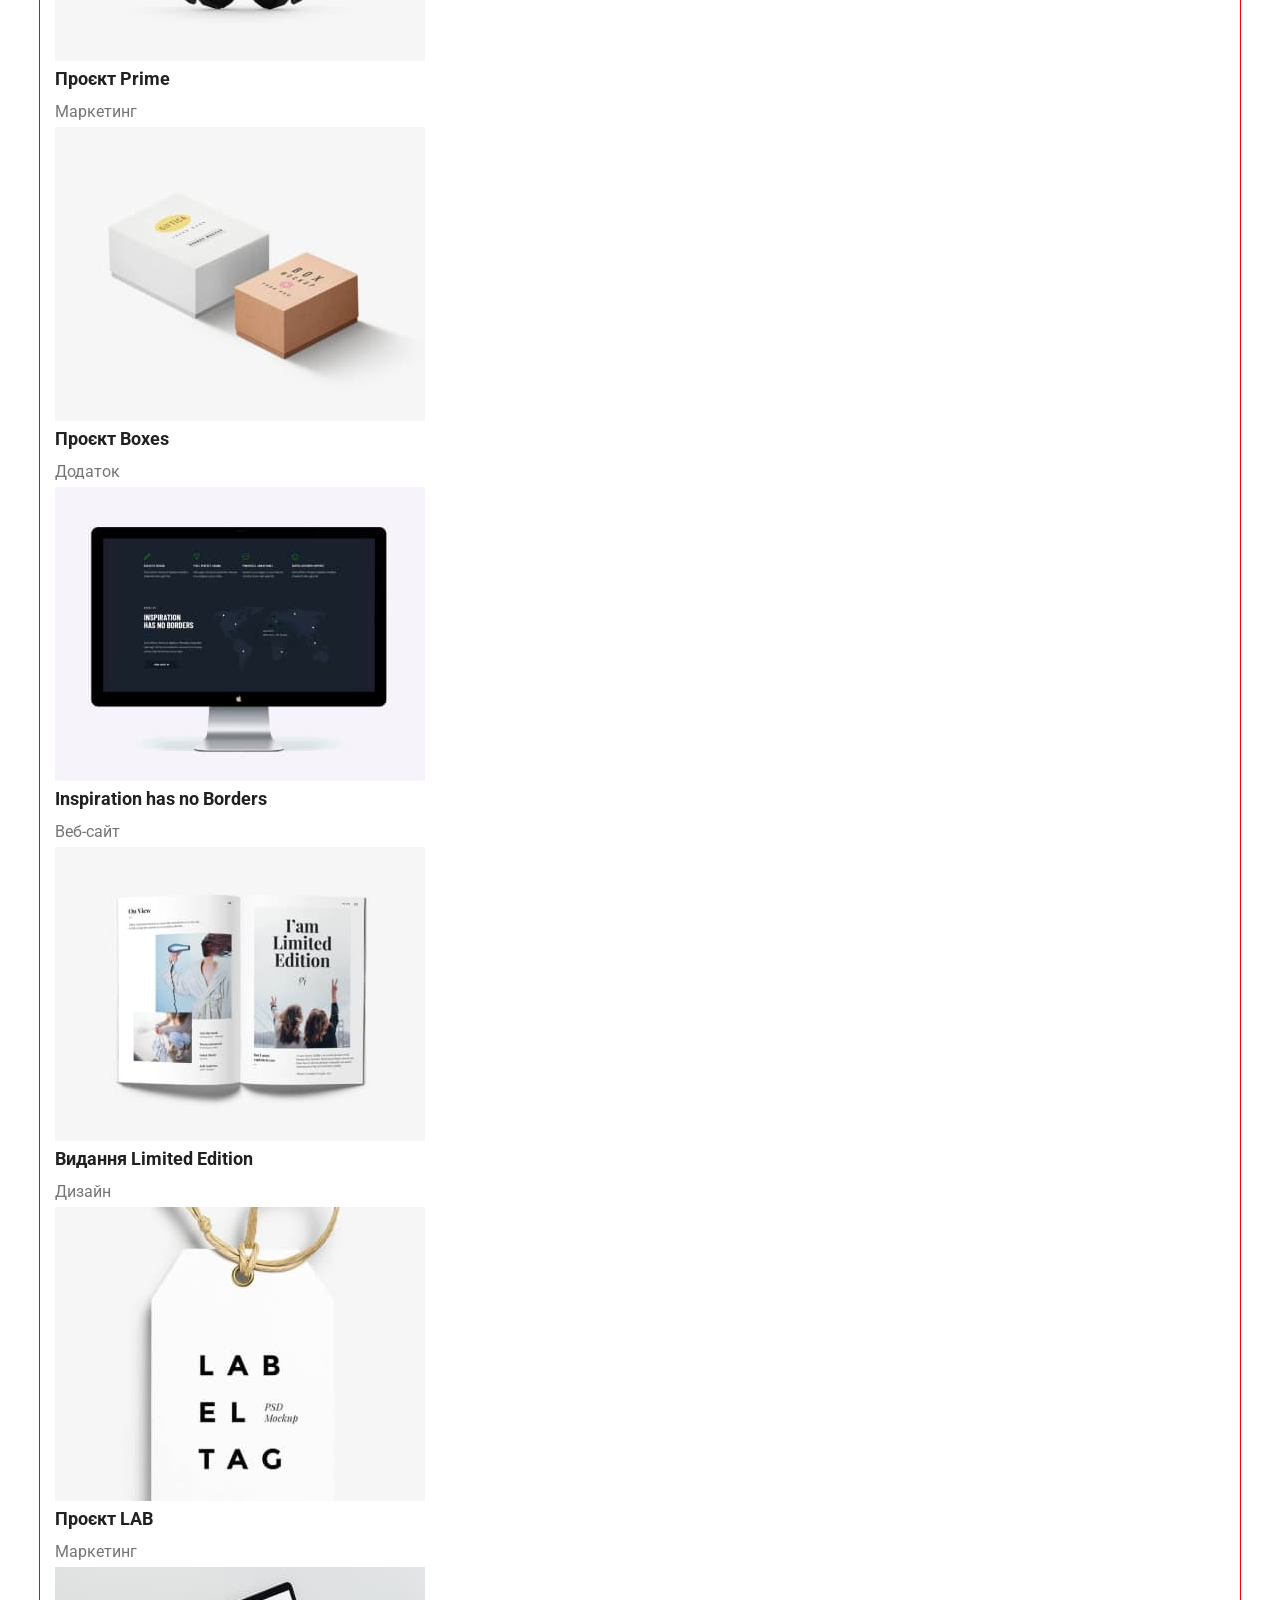
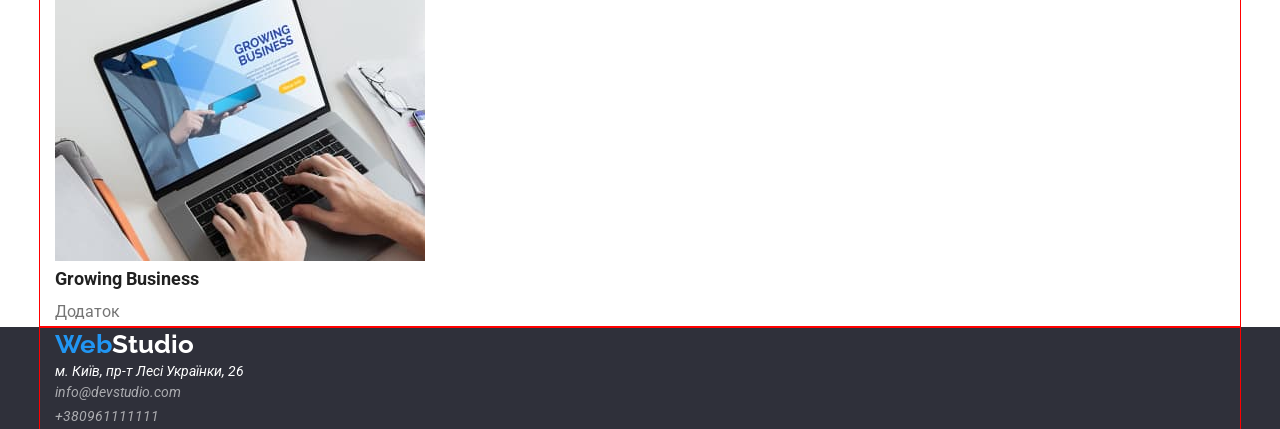
==== commit 5aa1d74c: "container" ====
--- a/pages/portfolio.html
+++ b/pages/portfolio.html
@@ -15,6 +15,7 @@
   </head>
   <body>
     <header class="header">
+       <div class="container">
       <a class="header-logo" href="/index.html"><span class="header-web">Web</span>Studio</a>
       <nav class="header-nav">
         <ul class="nav-list">
@@ -33,10 +34,12 @@
         </li>
         <li class="header-link"><a class="header-item" href="tel:+380961111111">+380961111111</a></li>
       </ul>
+      </div>
     </header>
     <main class="main2">
       <!-- Секція Герой -->
       <section class="one-section">
+         <div class="container">
         <ul class="one-section-list">
           <li class="one-section-link">
             <button type="button" class="onesection-button">Усі</button>
@@ -54,9 +57,11 @@
             <button type="button" class="onesection-button">Маркетинг</button>
           </li>
         </ul>
+        </div>
       </section>
       <!-- Секція Фотографії -->
       <section class="photo">
+         <div class="container">
         <ul class="photo-list">
           <li class="photo-link">
             <img src="../images/tehnokruk.jpg" alt="Ноутбук" class="photo-img" />
@@ -120,9 +125,11 @@
             <p class="photo-text">Додаток</p>
           </li>
         </ul>
+        </div>
       </section>
     </main>
    <footer class="footer">
+     <div class="container">
       <a class="footer-logo" href="/index.html"
         ><span class="footer-web">Web</span>Studio</a
       >
@@ -142,6 +149,7 @@
           <li class="footer-link"><a class="footer-item" href="tel:+380961111111">+380961111111</a></li>
         </ul>
       </address>
+      </div>
     </footer>
   </body>
 </html>
--- a/pages/css/style.css
+++ b/pages/css/style.css
@@ -10,6 +10,20 @@
     --comand-color: rgba(245, 244, 250, 1);
     --dateheader-color: rgba(117, 117, 117, 1);
     --studio1-color: #000;
+}
+
+.container {
+    width: 1200px;
+    padding-right: 15px;
+    padding-left: 15px;
+    margin: 0 auto;
+    outline: 1px solid red ;
+}
+
+*,
+::after,
+::before {
+    box-sizing: border-box;
 }
 
 img {
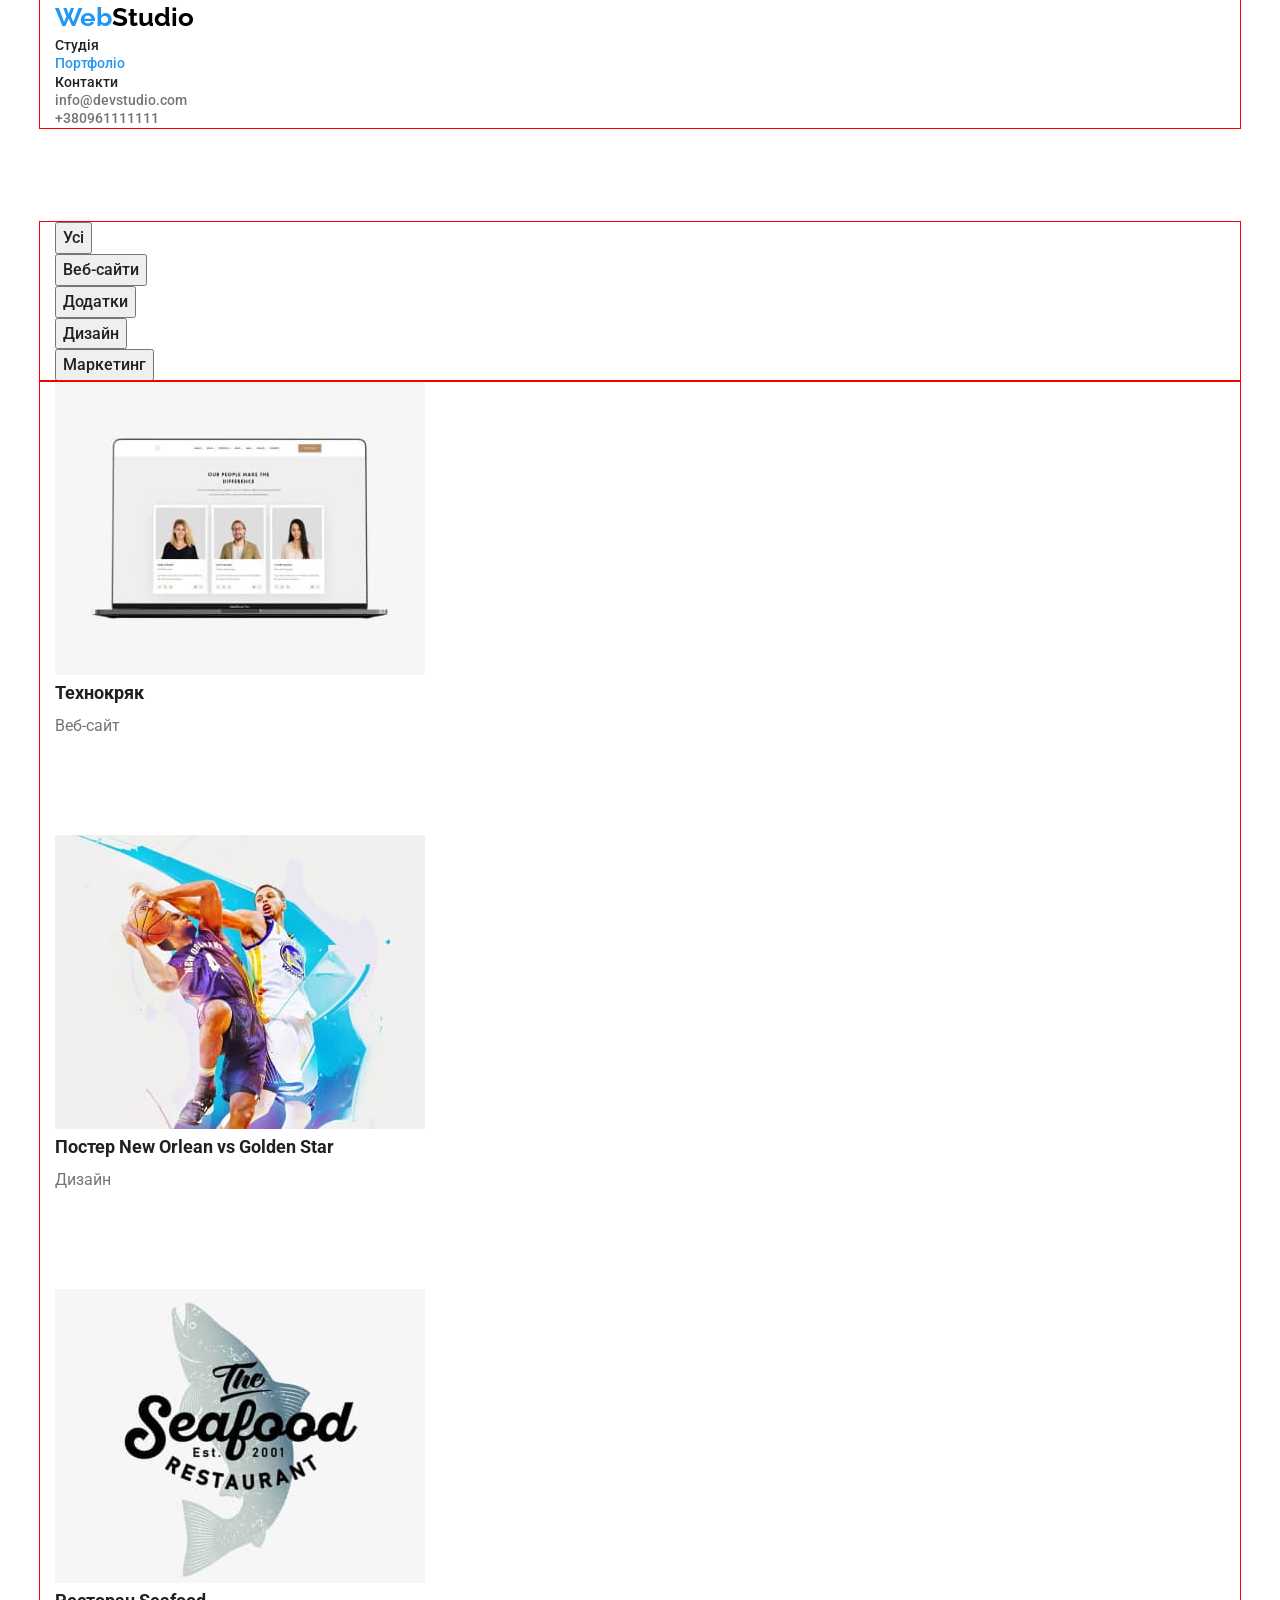
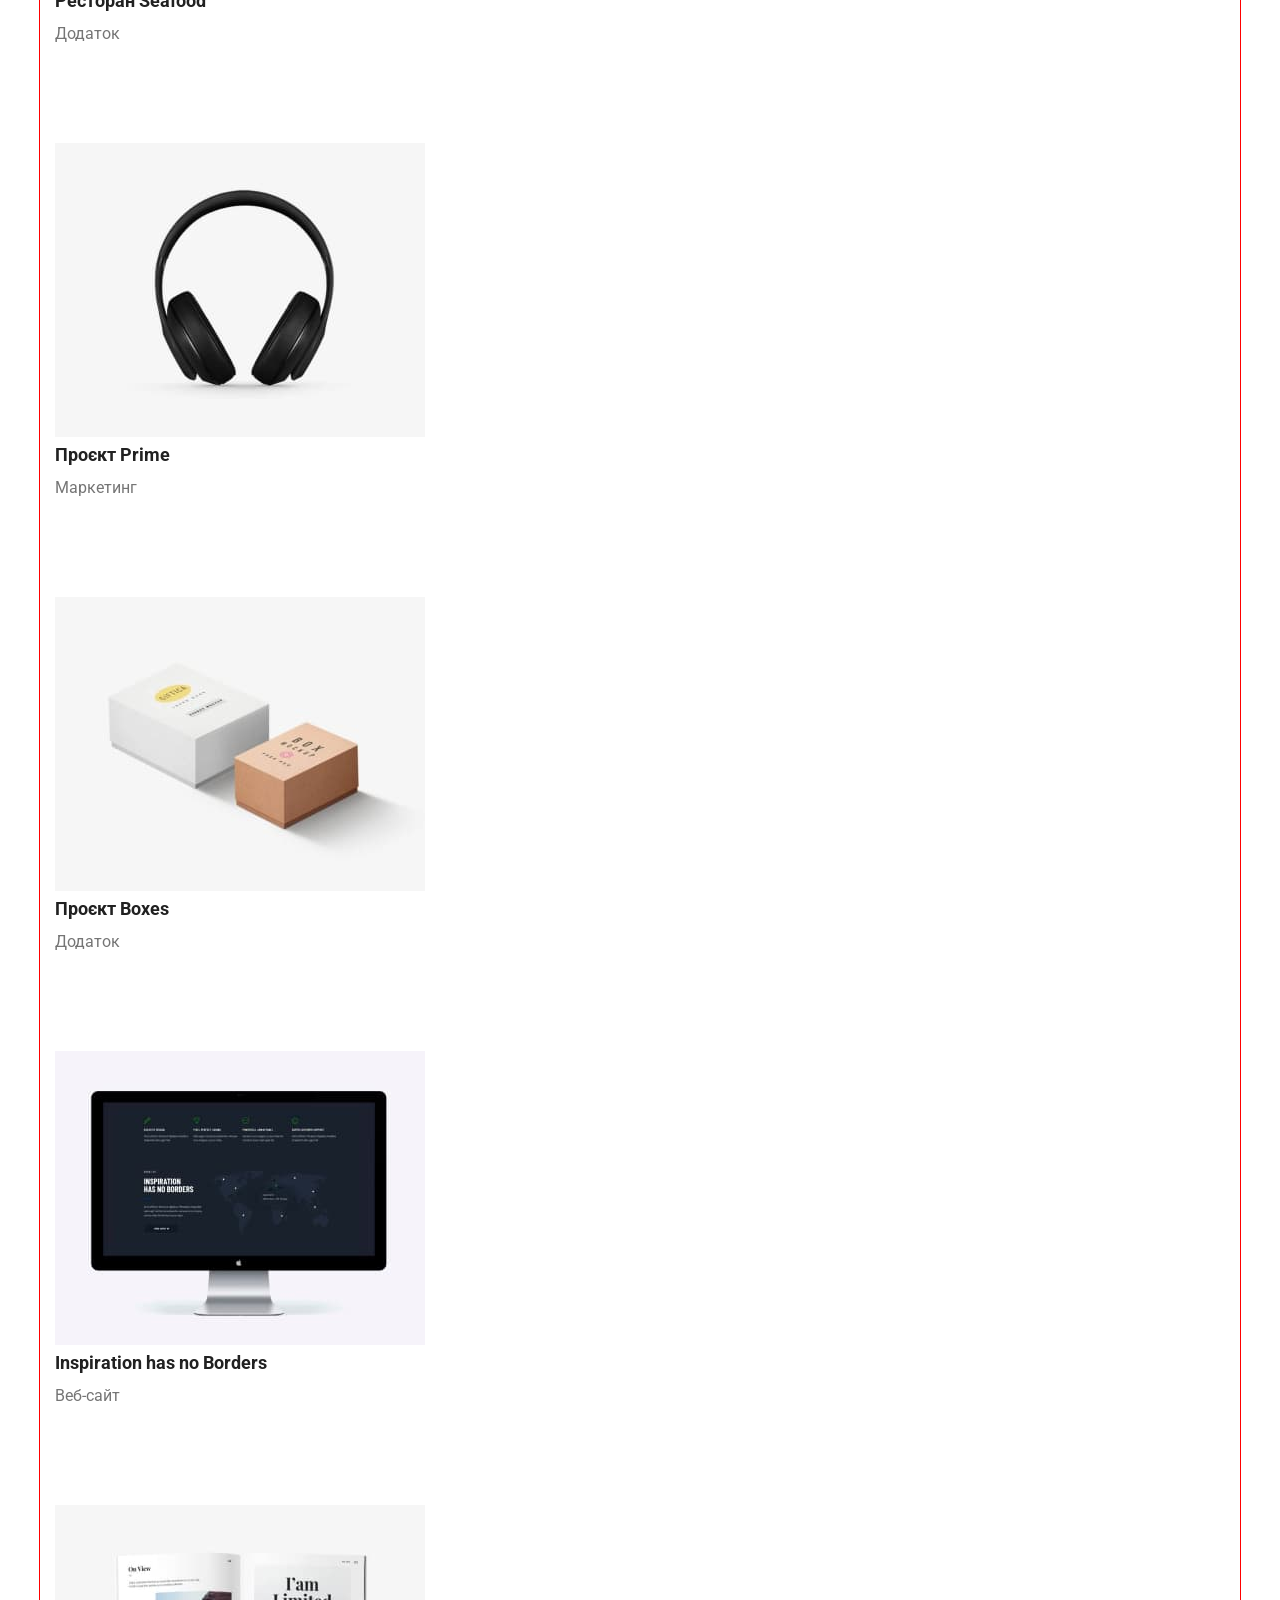
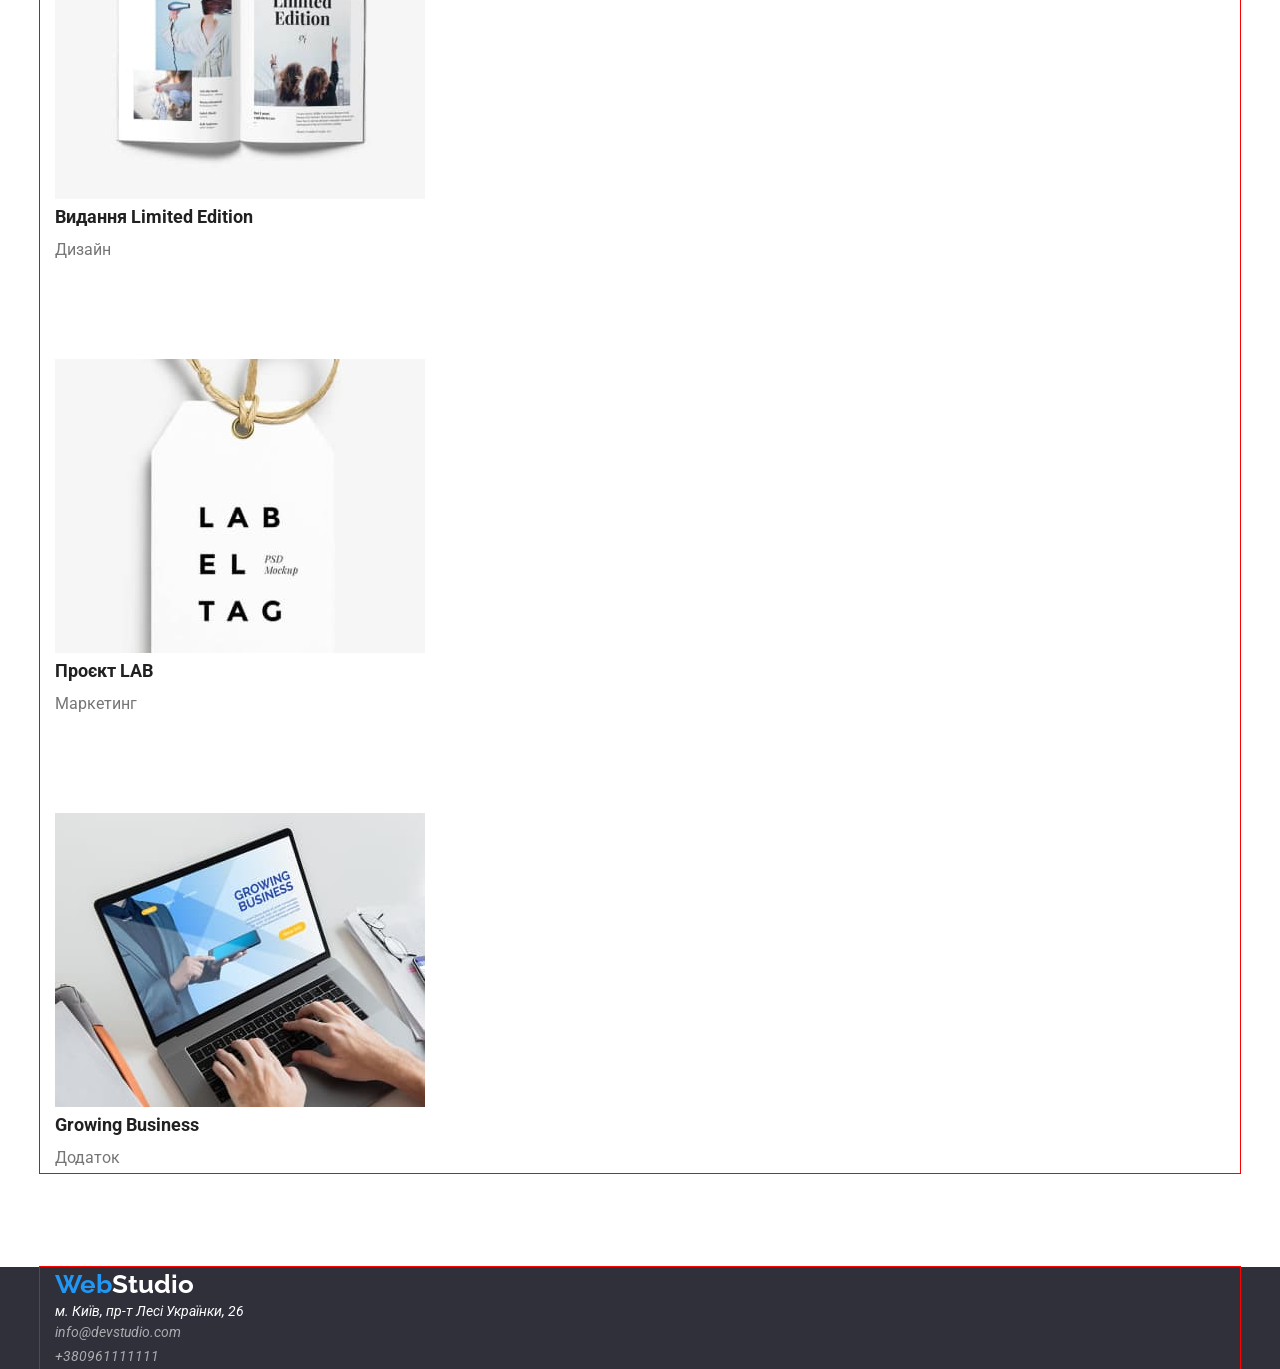
==== commit 90a220cf: "finnish" ====
--- a/pages/portfolio.html
+++ b/pages/portfolio.html
@@ -36,7 +36,7 @@
       </ul>
       </div>
     </header>
-    <main class="main2">
+    <main class="main">
       <!-- Секція Герой -->
       <section class="one-section">
          <div class="container">
--- a/pages/css/style.css
+++ b/pages/css/style.css
@@ -10,6 +10,7 @@
     --comand-color: rgba(245, 244, 250, 1);
     --dateheader-color: rgba(117, 117, 117, 1);
     --studio1-color: #000;
+    --affairs-color: #FFFFFF;
 }
 
 .container {
@@ -57,6 +58,8 @@
     font-size: 26px;
     font-weight: 700;
     line-height: 1.38;
+    margin-top: 24px; 
+        margin-bottom: 25px; 
 }
 
 .header-web {
@@ -96,6 +99,10 @@
 }
  
 /* Секція герой */
+.one-section {
+    background-color: var(--affairs-color);
+    margin-top: 94px;
+}
 .onesection-button {
     color: var(--text-color);
         font-size: 16px;
@@ -121,6 +128,7 @@
         font-size: 16px;
         font-weight: 400;
         line-height: 1.87;
+        margin-bottom: 94px;
 }
 /* Футер */
 .footer {
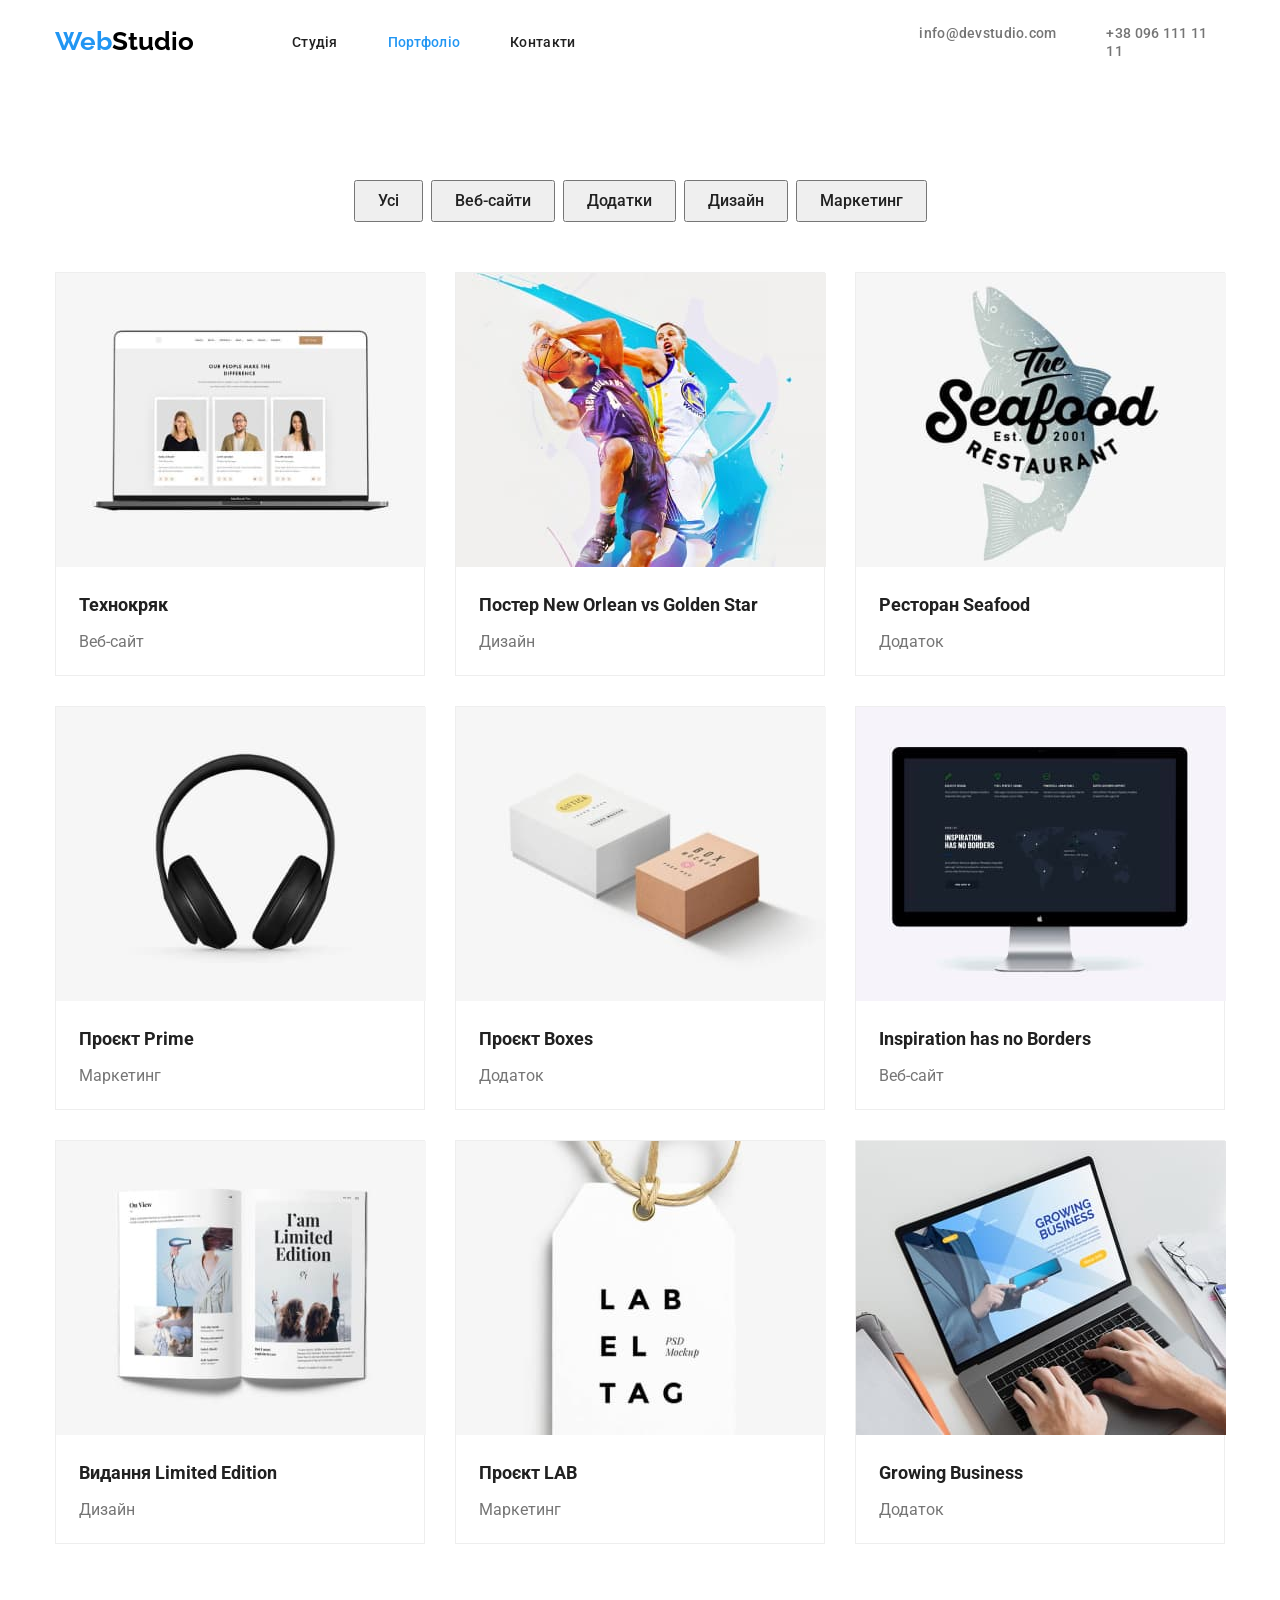
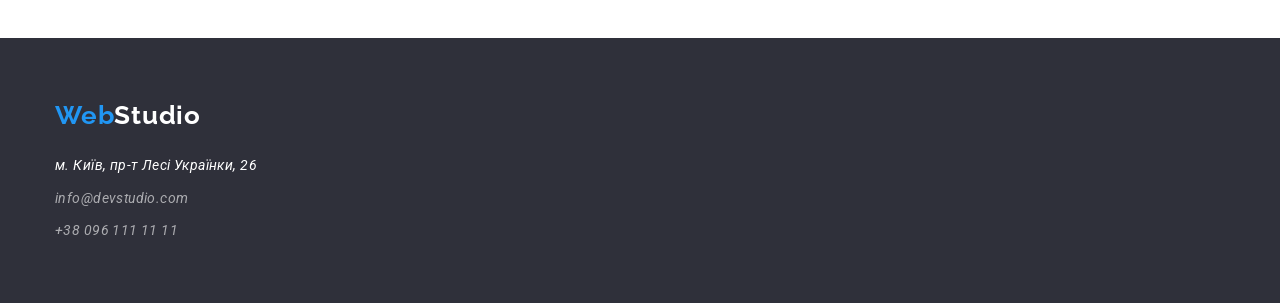
==== commit 294fb6c1: "portfolio" ====
--- a/pages/portfolio.html
+++ b/pages/portfolio.html
@@ -15,7 +15,7 @@
   </head>
   <body>
     <header class="header">
-       <div class="container">
+       <div class="container box">
       <a class="header-logo" href="/index.html"><span class="header-web">Web</span>Studio</a>
       <nav class="header-nav">
         <ul class="nav-list">
@@ -32,36 +32,31 @@
             >info@devstudio.com</a
           >
         </li>
-        <li class="header-link"><a class="header-item" href="tel:+380961111111">+380961111111</a></li>
+        <li class="header-link"><a class="header-item" href="tel:+380961111111">+38 096 111 11 11</a></li>
       </ul>
       </div>
     </header>
     <main class="main">
-      <!-- Секція Герой -->
-      <section class="one-section">
+      <!-- Секція фото -->
+      <section class="photo">
          <div class="container">
-        <ul class="one-section-list">
-          <li class="one-section-link">
-            <button type="button" class="onesection-button">Усі</button>
+        <ul class="phooto-list">
+          <li class="phooto-link">
+            <button type="button" class="photo-btn">Усі</button>
           </li>
-          <li class="one-section-link">
-            <button type="button" class="onesection-button">Веб-сайти</button>
+          <li class="phooto-link">
+            <button type="button" class="photo-btn">Веб-сайти</button>
           </li>
-          <li class="one-section-link">
-            <button type="button" class="onesection-button">Додатки</button>
+          <li class="phooto-link">
+            <button type="button" class="photo-btn">Додатки</button>
           </li>
-          <li class="one-section-link">
-            <button type="button" class="onesection-button">Дизайн</button>
+          <li class="phooto-link">
+            <button type="button" class="photo-btn">Дизайн</button>
           </li>
-          <li class="one-section-link">
-            <button type="button" class="onesection-button">Маркетинг</button>
+          <li class="phooto-link">
+            <button type="button" class="photo-btn">Маркетинг</button>
           </li>
         </ul>
-        </div>
-      </section>
-      <!-- Секція Фотографії -->
-      <section class="photo">
-         <div class="container">
         <ul class="photo-list">
           <li class="photo-link">
             <img src="../images/tehnokruk.jpg" alt="Ноутбук" class="photo-img" />
@@ -146,7 +141,7 @@
               >info@devstudio.com</a
             >
           </li>
-          <li class="footer-link"><a class="footer-item" href="tel:+380961111111">+380961111111</a></li>
+          <li class="footer-link"><a class="footer-item" href="tel:+380961111111">+38 096 111 11 11</a></li>
         </ul>
       </address>
       </div>
--- a/pages/css/style.css
+++ b/pages/css/style.css
@@ -18,7 +18,7 @@
     padding-right: 15px;
     padding-left: 15px;
     margin: 0 auto;
-    outline: 1px solid red ;
+    /* outline: 1px solid red ; */
 }
 
 *,
@@ -52,75 +52,131 @@
 
 
 /* Хедер */
+.header {
+  background-color: var(--affairs-color);
+  margin-top: 24px;
+  margin-bottom: 25px;
+}
+
 .header-logo {
-    color: var(--studio1-color);
-    font-family: "Raleway";
-    font-size: 26px;
-    font-weight: 700;
-    line-height: 1.38;
-    margin-top: 24px; 
-        margin-bottom: 25px; 
+  color: var(--studio1-color);
+  font-family: "Raleway";
+  font-size: 26px;
+  font-weight: 700;
+  line-height: 1.38;
+  margin-right: 93px;
+  width: 145px;
 }
 
 .header-web {
-    color: var(--web-color);
-    font-family: "Raleway";
-    font-size: 26px;
-    font-weight: 700;
-    line-height: 1.38;
-
+  color: var(--web-color);
+  font-family: "Raleway";
+  font-size: 26px;
+  font-weight: 700;
+  line-height: 1.38;
+}
+
+.box {
+  display: flex;
+  align-items: center;
+}
+
+.nav-list {
+  display: flex;
+  gap: 50px;
+  margin-right: 344px;
 }
 
 .nav-item {
-    color: var(--text-color);
-    font-size: 14px;
-    font-weight: 500;
-    line-height: 1.14;
-}
-
-.nav-item:hover, .nav-item:focus {
-    color: var(--web-color);
+  color: var(--text-color);
+  font-size: 14px;
+  font-weight: 500;
+  line-height: 1.14;
+  letter-spacing: 0.28px;
+}
+
+.nav-item:hover,
+.nav-item:focus {
+  color: var(--web-color);
 }
 
 .current {
-    color: var(--web-color);
+  color: var(--web-color);
+}
+
+.header-list {
+  display: flex;
+  gap: 50px;
 }
 
 .header-item {
-    color: var(--accent-color);
-    font-size: 14px;
-    font-weight: 500;
-    line-height: 1.14;
-
-}
-
-.header-item:hover, .header-item:focus {
-    color: var(--web-color);
+  color: var(--accent-color);
+  font-size: 14px;
+  font-weight: 500;
+  line-height: 1.14;
+  letter-spacing: 0.28px;
+}
+.header-item:last-child {
+  margin-right: 0px;
+}
+
+.header-item:hover,
+.header-item:focus {
+  color: var(--web-color);
 }
  
-/* Секція герой */
-.one-section {
+
+/* Секція Фотографії */
+.photo {
     background-color: var(--affairs-color);
-    margin-top: 94px;
-}
-.onesection-button {
+    padding-top: 94px;
+    padding-bottom: 94px;
+}
+
+.phooto-list {
+    display: flex;
+    gap: 8px;
+    justify-content: center;
+    margin-bottom: 50px;
+}
+
+.photo-btn {
     color: var(--text-color);
         font-size: 16px;
         font-weight: 500;
         line-height: 1.62;
-}
-
-.onesection-button:hover, .onesection-button:focus {
+        padding: 6px 22px;
+}
+
+.photo-btn:hover, .photo-btn:focus {
     background-color: var(--web-color);
     color: var(--studio-color);
 }
 
-/* Секція Фотографії */
+.photo-list {
+    display: flex;
+    flex-wrap: wrap;
+    gap: 30px;
+}
+
+.photo-link {
+    width: 370px;
+height: 404px;
+flex-shrink: 0;
+border: 1px solid #EEE;
+background: #FFF;
+}
+
 .photo-title {
     color: var(--text-color);
         font-size: 18px;
         font-weight: 700;
         line-height: 2;
+        margin-top: 20px;
+         margin-left: auto;
+        margin-right: auto;
+        width: 322px;
+        height: 36px;
 }
 
 .photo-text {
@@ -128,39 +184,64 @@
         font-size: 16px;
         font-weight: 400;
         line-height: 1.87;
-        margin-bottom: 94px;
+        margin-top: 4px;
+        margin-left: auto;
+        margin-right: auto;
+        width: 322px;
+        height: 30px;
 }
 /* Футер */
 .footer {
-    background-color: var(--background-color);
+  background-color: var(--background-color);
+  padding-top: 60px;
+  padding-bottom: 60px;
+
 }
 
 .footer-logo {
-    color: var(--studio-color);
-    font-family: "Raleway";
-    font-size: 26px;
-    font-weight: 700;
-    line-height: 1.38;
+  color: var(--studio-color);
+  font-family: "Raleway";
+  font-size: 26px;
+  font-weight: 700;
+  line-height: 1.38;
+  letter-spacing: 0.78px;
 }
 
 .footer-web {
-    color: var(--web-color);
-    font-family: "Raleway";
-    font-size: 26px;
-    font-weight: 700;
-    line-height: 1.38;
+  color: var(--web-color);
+  font-family: "Raleway";
+  font-size: 26px;
+  font-weight: 700;
+  line-height: 1.38;
+   letter-spacing: 0.78px;
 }
 
 .footer-maps {
-    color: var(--studio-color);
-    font-size: 14px;
-    font-weight: 400;
-    line-height: 1, 71;
+  color: var(--studio-color);
+  font-size: 14px;
+  font-weight: 400;
+  line-height: 1.71;
+  letter-spacing: 0.42px;
+}
+.footer-adress {
+  margin-top: 20px;
+}
+
+.footer-list {
+  margin-top: 9px;
+}
+
+.footer-link {
+  margin-bottom: 9px;
+}
+.footer-link:last-child {
+margin-bottom: 0px;
 }
 
 .footer-item {
-    color: var(--data-color);
-    font-size: 14px;
-    font-weight: 400;
-    line-height: 1.71;
+  color: var(--data-color);
+  font-size: 14px;
+  font-weight: 400;
+  line-height: 1.71;
+  letter-spacing: 0.42px;
 }
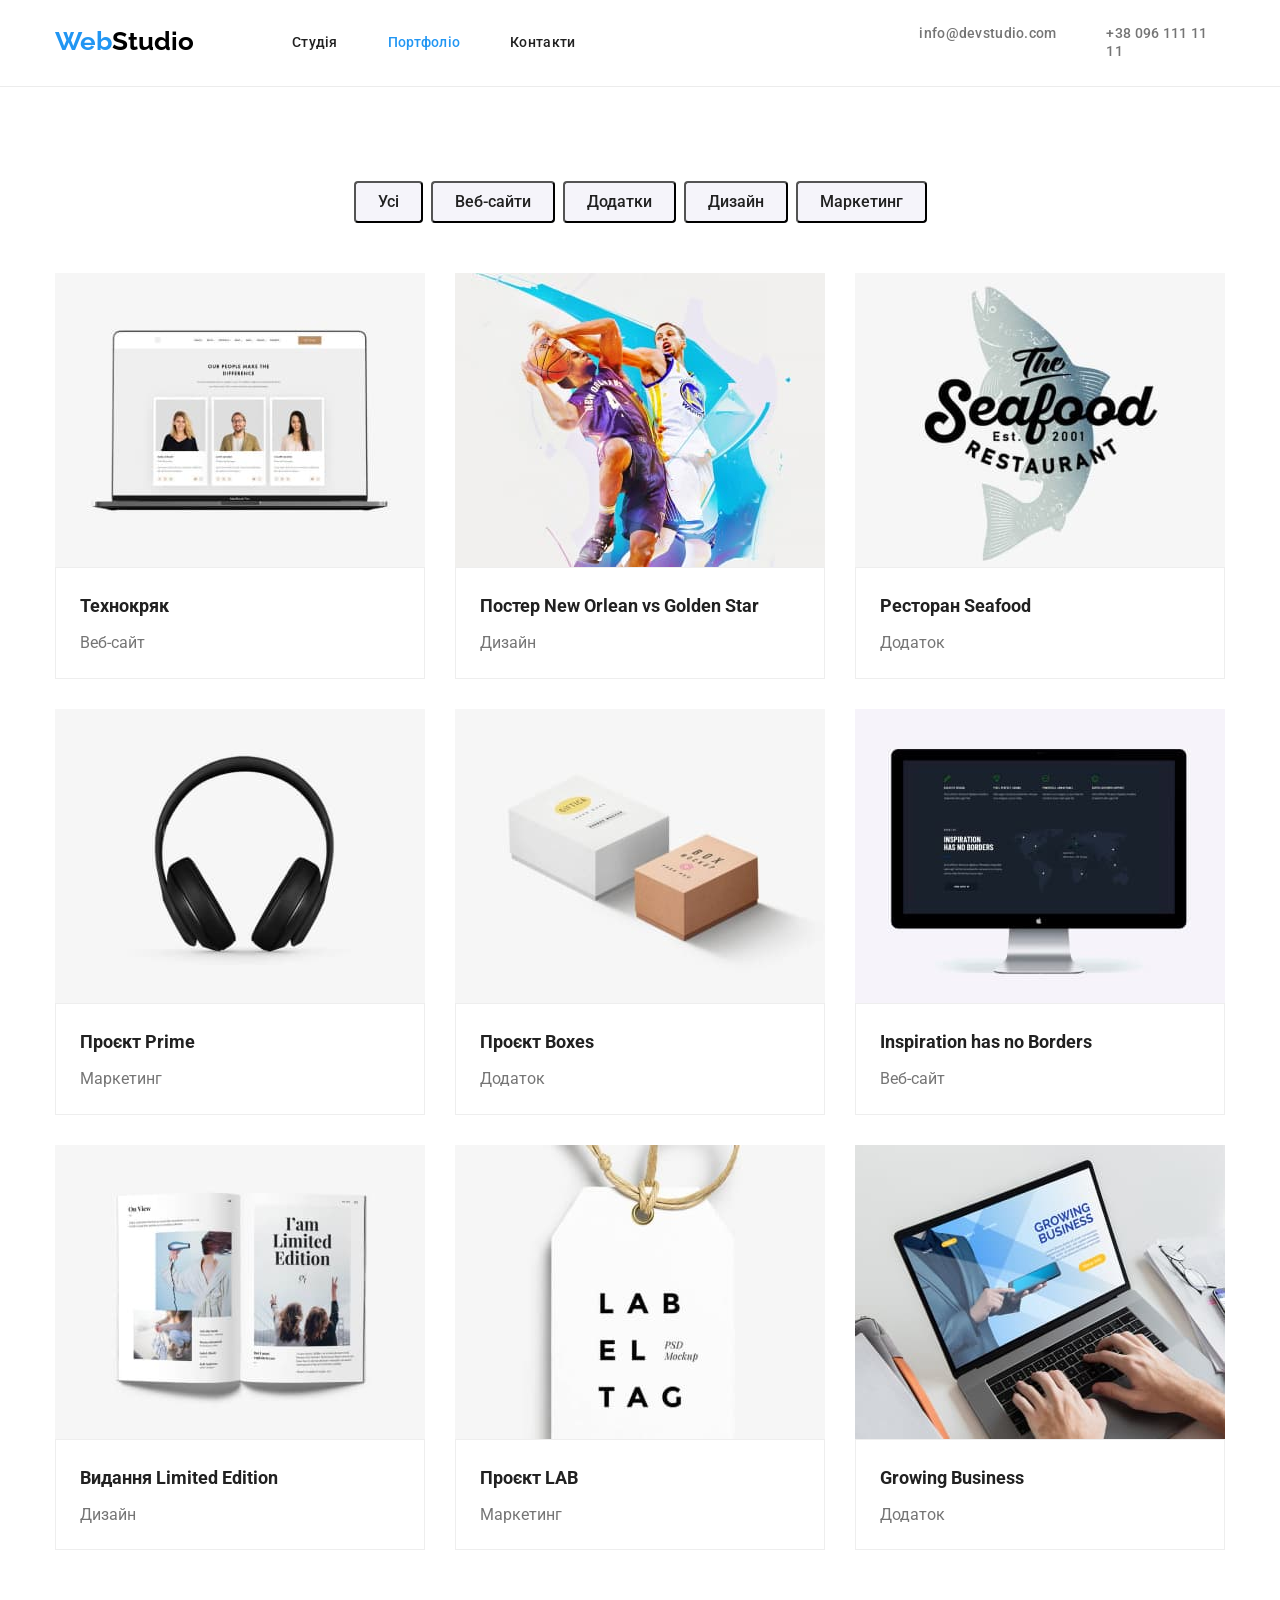
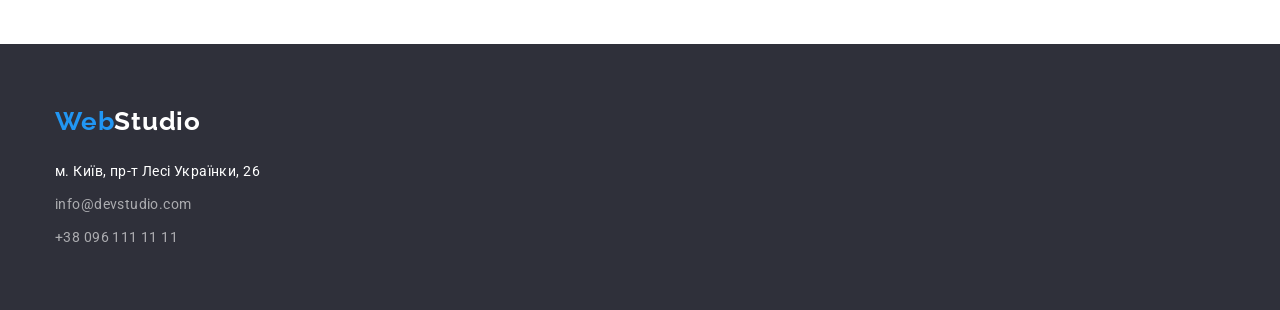
==== commit 38db633d: "nev" ====
--- a/pages/portfolio.html
+++ b/pages/portfolio.html
@@ -7,39 +7,40 @@
     <link rel="preconnect" href="https://fonts.googleapis.com" />
     <link rel="preconnect" href="https://fonts.gstatic.com" crossorigin />
     <link
-      href="https://fonts.googleapis.com/css2?family=Raleway:ital,wght@0,100..900;1,100..900&family=Roboto:ital,wght@0,100;0,300;0,400;0,500;0,700;0,900;1,100;1,300;1,400;1,500;1,700;1,900&display=swap"
-      rel="stylesheet"
+    href="https://fonts.googleapis.com/css2?family=Raleway:ital,wght@0,100..900;1,100..900&family=Roboto:ital,wght@0,100;0,300;0,400;0,500;0,700;0,900;1,100;1,300;1,400;1,500;1,700;1,900&display=swap"
+    rel="stylesheet"
     />
     <link rel="stylesheet" href="https://cdnjs.cloudflare.com/ajax/libs/modern-normalize/2.0.0/modern-normalize.min.css" integrity="sha512-4xo8blKMVCiXpTaLzQSLSw3KFOVPWhm/TRtuPVc4WG6kUgjH6J03IBuG7JZPkcWMxJ5huwaBpOpnwYElP/m6wg==" crossorigin="anonymous" referrerpolicy="no-referrer" />
     <link rel="stylesheet" href="./css/style.css" />
   </head>
   <body>
     <header class="header">
-       <div class="container box">
-      <a class="header-logo" href="/index.html"><span class="header-web">Web</span>Studio</a>
-      <nav class="header-nav">
-        <ul class="nav-list">
-          <li class="nav-link"><a class="nav-item" href="../index.html">Студія</a></li>
-          <li class="nav-link">
-            <a class="nav-item current" href="./portfolio.html">Портфоліо</a>
+      <div class="container box">
+        <a class="header-logo" href="/index.html"><span class="header-web">Web</span>Studio</a>
+        <nav class="header-nav">
+          <ul class="nav-list">
+            <li class="nav-link"><a class="nav-item" href="../index.html">Студія</a></li>
+            <li class="nav-link">
+              <a class="nav-item current" href="./portfolio.html">Портфоліо</a>
+            </li>
+            <li class="nav-link"><a class="nav-item " href="#">Контакти</a></li>
+          </ul>
+        </nav>
+        <ul class="header-list">
+          <li class="header-link">
+            <a class="header-item" href="mailto:info@devstudio.com"
+            >info@devstudio.com</a
+            >
           </li>
-          <li class="nav-link"><a class="nav-item " href="#">Контакти</a></li>
+          <li class="header-link"><a class="header-item" href="tel:+380961111111">+38 096 111 11 11</a></li>
+          </div>
         </ul>
-      </nav>
-      <ul class="header-list">
-        <li class="header-link">
-          <a class="header-item" href="mailto:info@devstudio.com"
-            >info@devstudio.com</a
-          >
-        </li>
-        <li class="header-link"><a class="header-item" href="tel:+380961111111">+38 096 111 11 11</a></li>
-      </ul>
       </div>
     </header>
-    <main class="main">
-      <!-- Секція фото -->
-      <section class="photo">
-         <div class="container">
+  <main class="main">
+    <!-- Секція фото -->
+    <section class="photo">
+      <div class="container">
         <ul class="phooto-list">
           <li class="phooto-link">
             <button type="button" class="photo-btn">Усі</button>
@@ -60,13 +61,17 @@
         <ul class="photo-list">
           <li class="photo-link">
             <img src="../images/tehnokruk.jpg" alt="Ноутбук" class="photo-img" />
+            <div class="photo-box">
             <h2 class="photo-title">Технокряк</h2>
             <p class="photo-text">Веб-сайт</p>
+            </div>
           </li>
           <li class="photo-link">
             <img src="../images/basketball.jpg" alt="Баскетбол" class="photo-img" />
+            <div class="photo-box">
             <h2 class="photo-title">Постер New Orlean vs Golden Star</h2>
             <p class="photo-text">Дизайн</p>
+            </div>
           </li>
           <li class="photo-link">
             <img
@@ -74,8 +79,10 @@
               alt="Логотип Seafood"
               class="photo-img"
             />
+            <div class="photo-box">
             <h2 class="photo-title">Ресторан Seafood</h2>
             <p class="photo-text">Додаток</p>
+            </div>
           </li>
           <li class="photo-link">
             <img
@@ -83,18 +90,24 @@
               alt="Навушники"
               class="photo-img"
             />
+            <div class="photo-box">
             <h2 class="photo-title">Проєкт Prime</h2>
             <p class="photo-text">Маркетинг</p>
+            </div>
           </li>
           <li class="photo-link">
             <img src="../images/boxes.jpg" alt="Коробки" class="photo-img" />
+            <div class="photo-box">
             <h2 class="photo-title">Проєкт Boxes</h2>
             <p class="photo-text">Додаток</p>
+            </div>
           </li>
           <li class="photo-link">
             <img src="../images/monitor.jpg" alt="Монітор" class="photo-img" />
+            <div class="photo-box">
             <h2 class="photo-title">Inspiration has no Borders</h2>
             <p class="photo-text">Веб-сайт</p>
+            </div>
           </li>
           <li class="photo-link">
             <img
@@ -102,13 +115,17 @@
               alt="Книга"
               class="photo-img"
             />
+            <div class="photo-box">
             <h2 class="photo-title">Видання Limited Edition</h2>
             <p class="photo-text">Дизайн</p>
+            </div>
           </li>
           <li class="photo-link">
             <img src="../images/proekt_lab.jpg" alt="Label tag" class="photo-img" />
+            <div class="photo-box">
             <h2 class="photo-title">Проєкт LAB</h2>
             <p class="photo-text">Маркетинг</p>
+            </div>
           </li>
           <li class="photo-link">
             <img
@@ -116,8 +133,10 @@
               alt="Друкуваня клавіатурою"
               class="photo-img"
             />
+            <div class="photo-box">
             <h2 class="photo-title">Growing Business</h2>
             <p class="photo-text">Додаток</p>
+            </div>
           </li>
         </ul>
         </div>
--- a/pages/css/style.css
+++ b/pages/css/style.css
@@ -11,6 +11,8 @@
     --dateheader-color: rgba(117, 117, 117, 1);
     --studio1-color: #000;
     --affairs-color: #FFFFFF;
+    --border-color: rgba(238, 238, 238, 1);
+    --header-color: #ECECEC;
 }
 
 .container {
@@ -54,8 +56,9 @@
 /* Хедер */
 .header {
   background-color: var(--affairs-color);
-  margin-top: 24px;
-  margin-bottom: 25px;
+  padding-top: 24px;
+  padding-bottom: 25px;
+  border-bottom: 1px solid var(--header-color);
 }
 
 .header-logo {
@@ -124,14 +127,15 @@
 .header-item:focus {
   color: var(--web-color);
 }
- 
 
 /* Секція Фотографії */
 .photo {
     background-color: var(--affairs-color);
     padding-top: 94px;
     padding-bottom: 94px;
-}
+     
+}
+
 
 .phooto-list {
     display: flex;
@@ -142,6 +146,8 @@
 
 .photo-btn {
     color: var(--text-color);
+    background-color: var(--comand-color);
+    border-radius: 4px;
         font-size: 16px;
         font-weight: 500;
         line-height: 1.62;
@@ -153,18 +159,26 @@
     color: var(--studio-color);
 }
 
+
 .photo-list {
-    display: flex;
-    flex-wrap: wrap;
-    gap: 30px;
+  display: flex;
+  flex-wrap: wrap;
+  gap: 30px;
 }
 
 .photo-link {
-    width: 370px;
-height: 404px;
-flex-shrink: 0;
-border: 1px solid #EEE;
-background: #FFF;
+  flex-basis: calc((100% - 60px) / 3);
+}
+
+.photo-img {
+  width: 100%;
+}
+
+.photo-box {
+  border: 1px solid var(--border-color);
+  background-color: var(--studio-color);
+  width: 370px;
+  padding: 20px 24px;
 }
 
 .photo-title {
@@ -172,11 +186,6 @@
         font-size: 18px;
         font-weight: 700;
         line-height: 2;
-        margin-top: 20px;
-         margin-left: auto;
-        margin-right: auto;
-        width: 322px;
-        height: 36px;
 }
 
 .photo-text {
@@ -185,10 +194,6 @@
         font-weight: 400;
         line-height: 1.87;
         margin-top: 4px;
-        margin-left: auto;
-        margin-right: auto;
-        width: 322px;
-        height: 30px;
 }
 /* Футер */
 .footer {
@@ -216,6 +221,10 @@
    letter-spacing: 0.78px;
 }
 
+.footer-adress{
+  font-style: normal;
+}
+
 .footer-maps {
   color: var(--studio-color);
   font-size: 14px;
